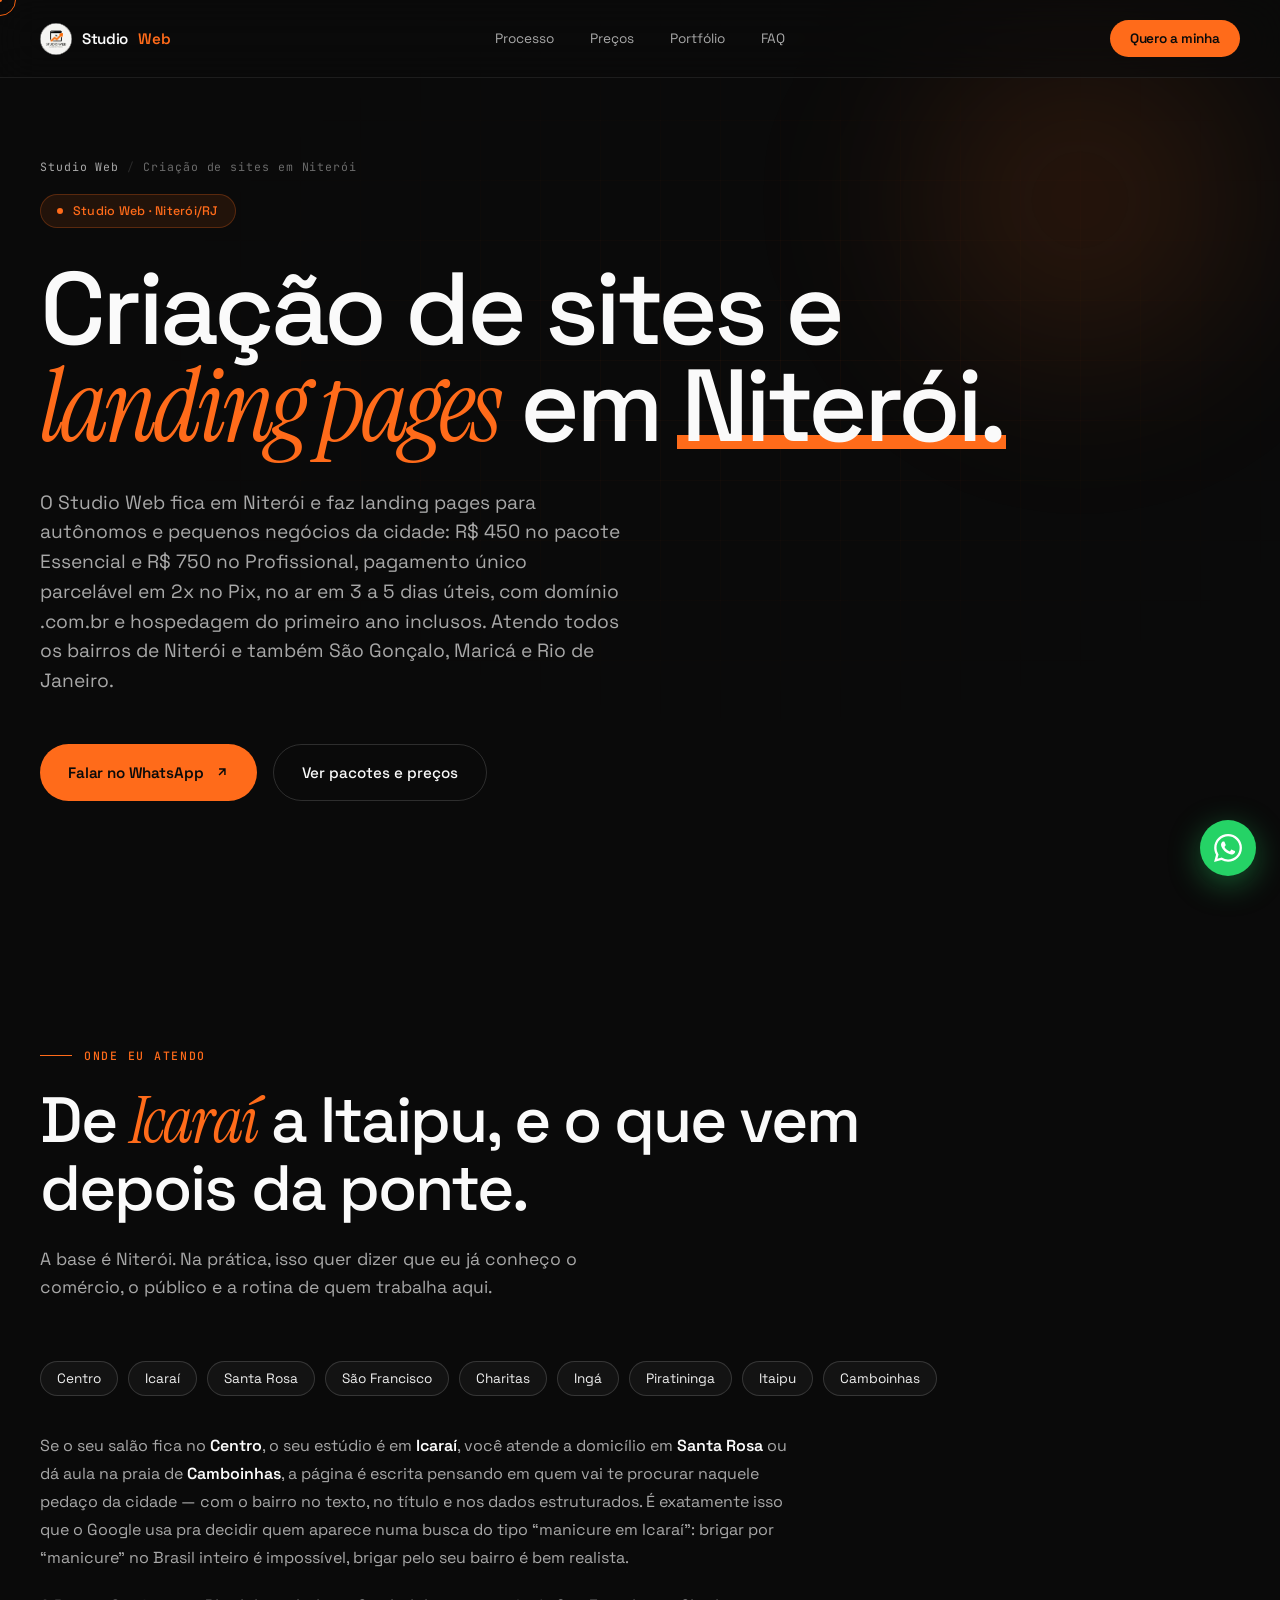
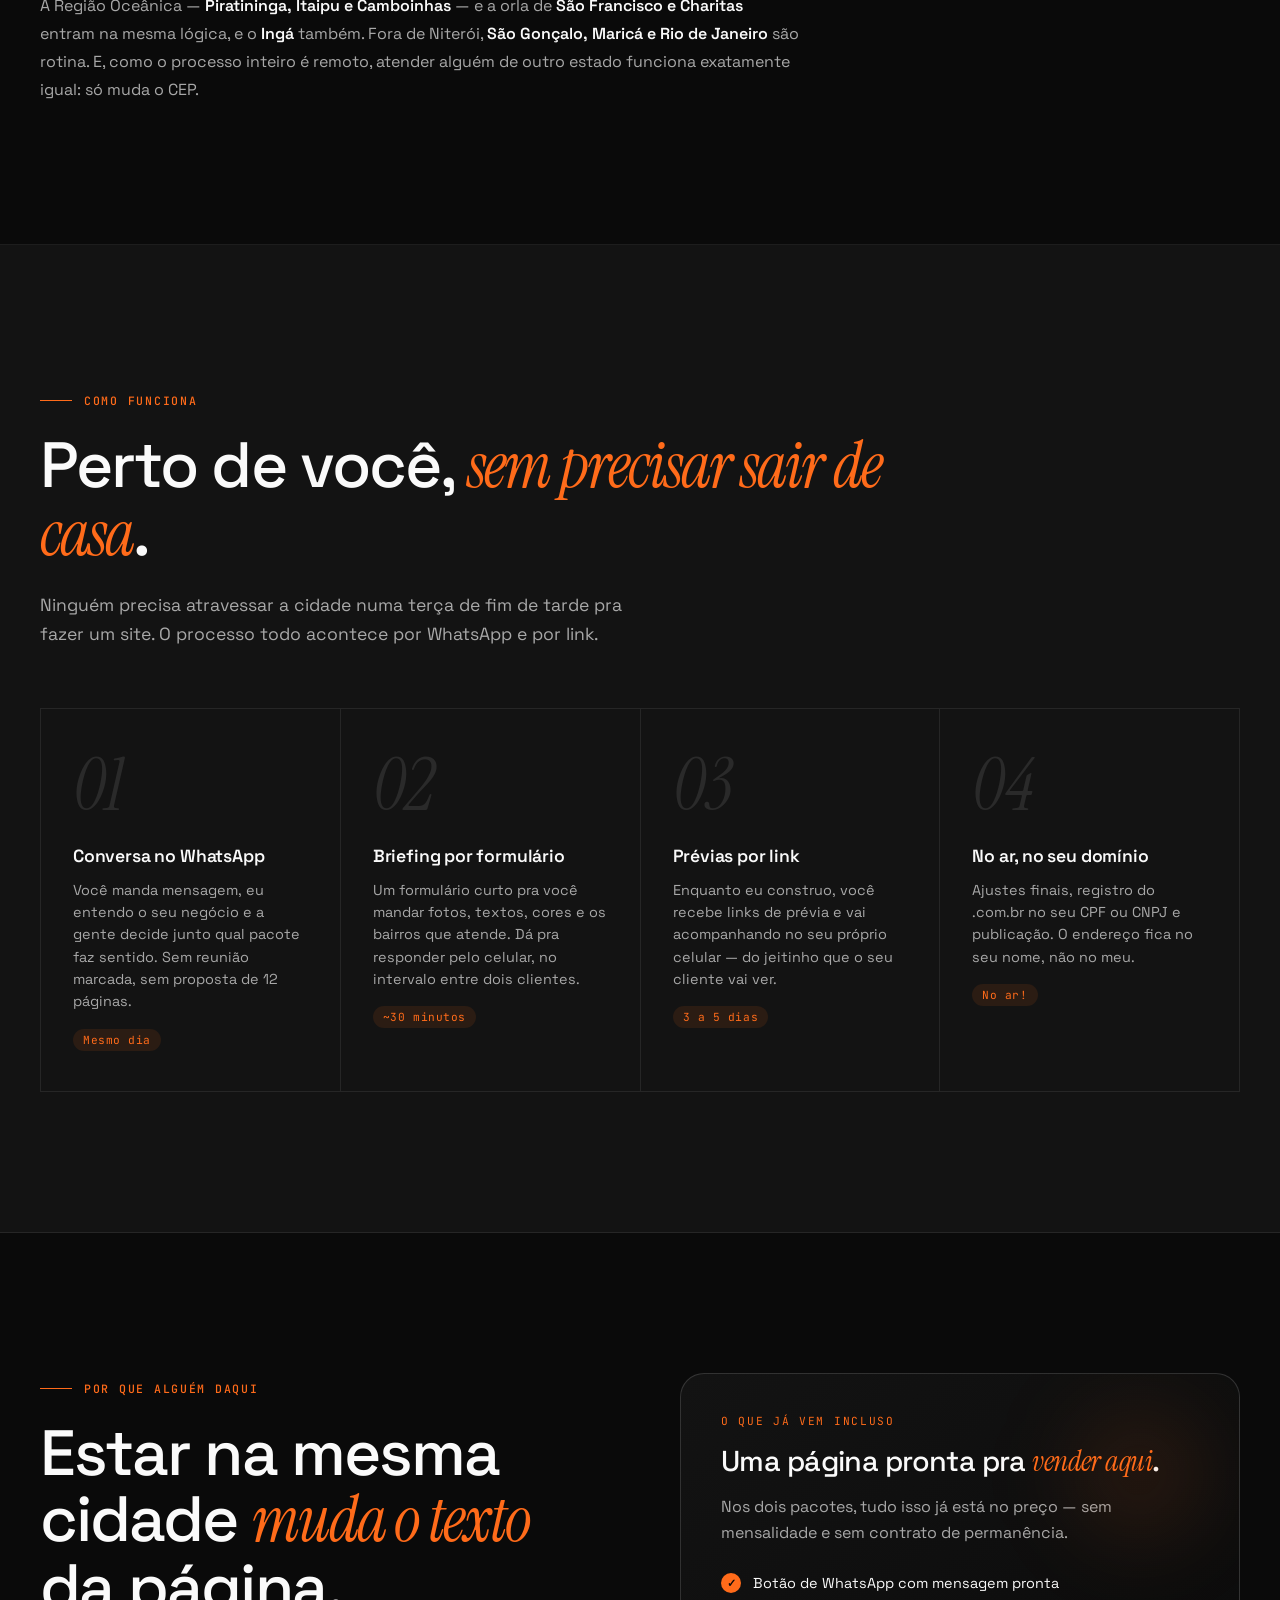
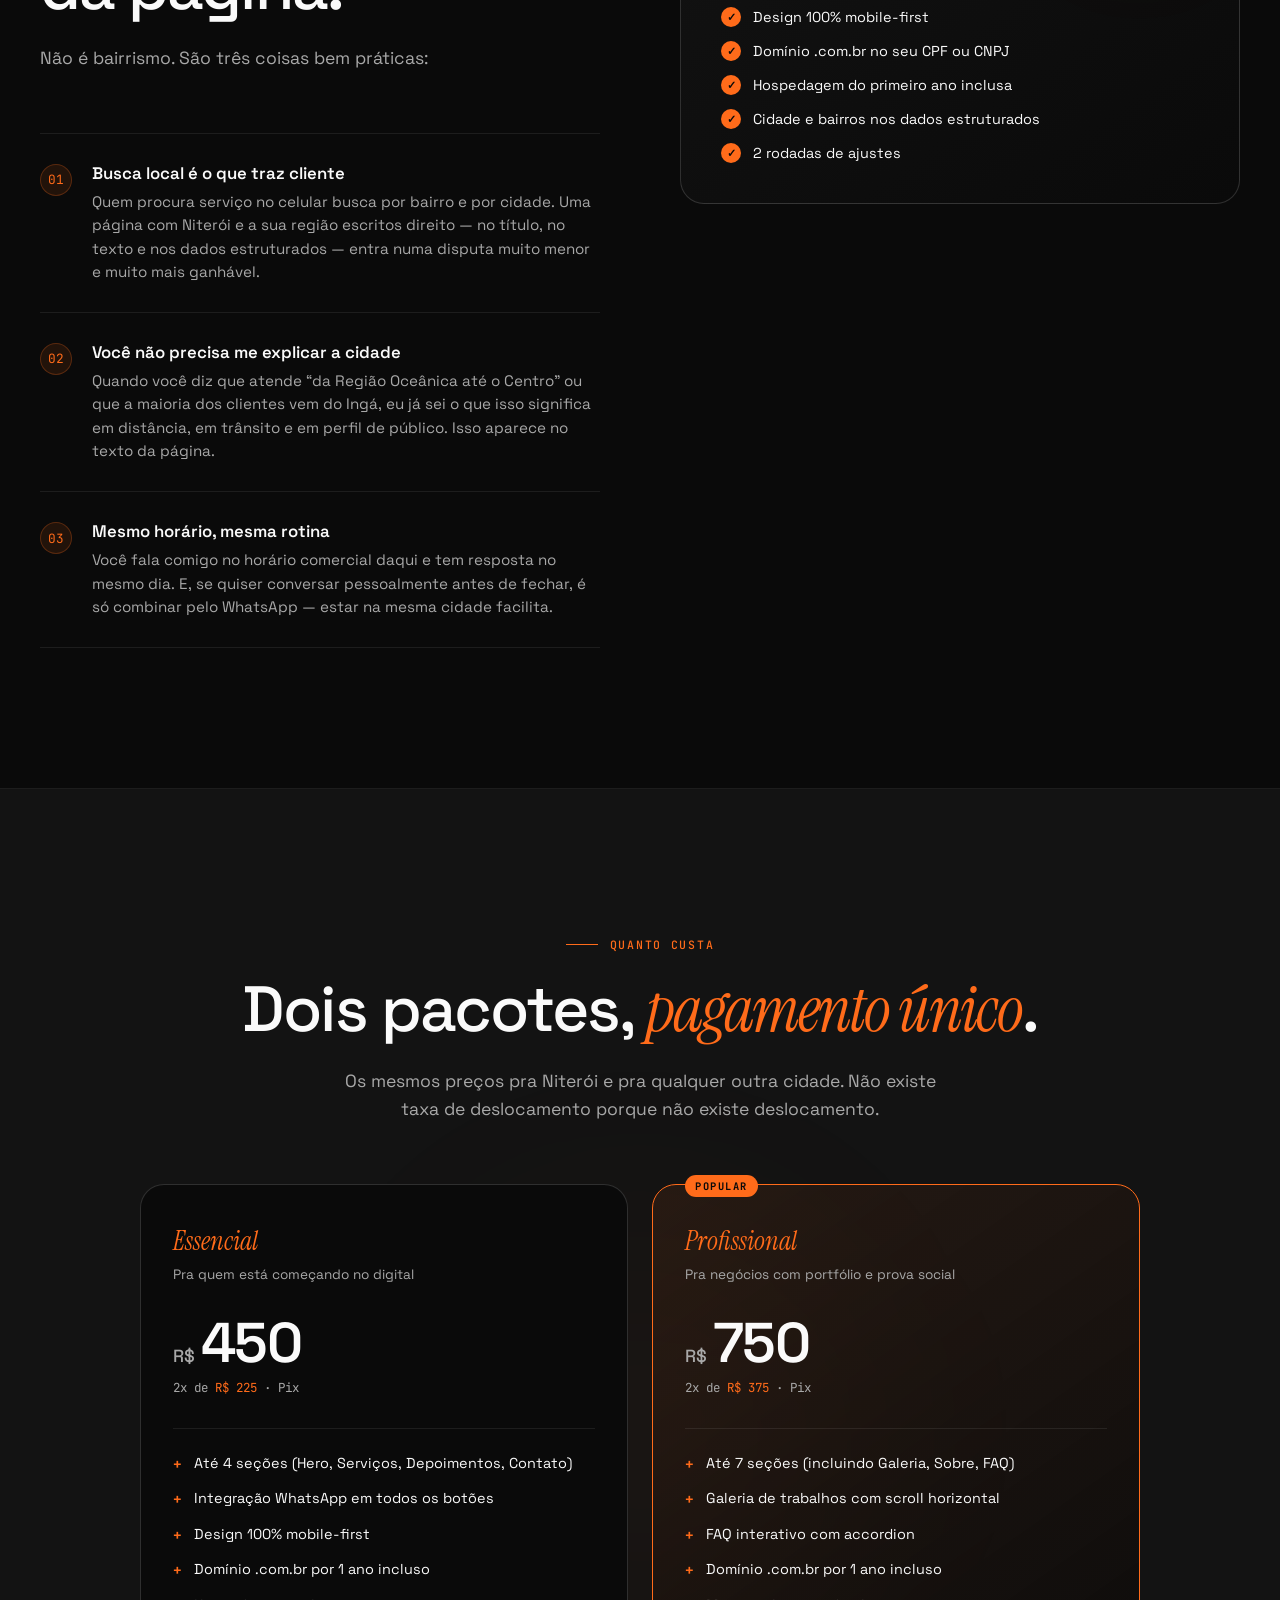
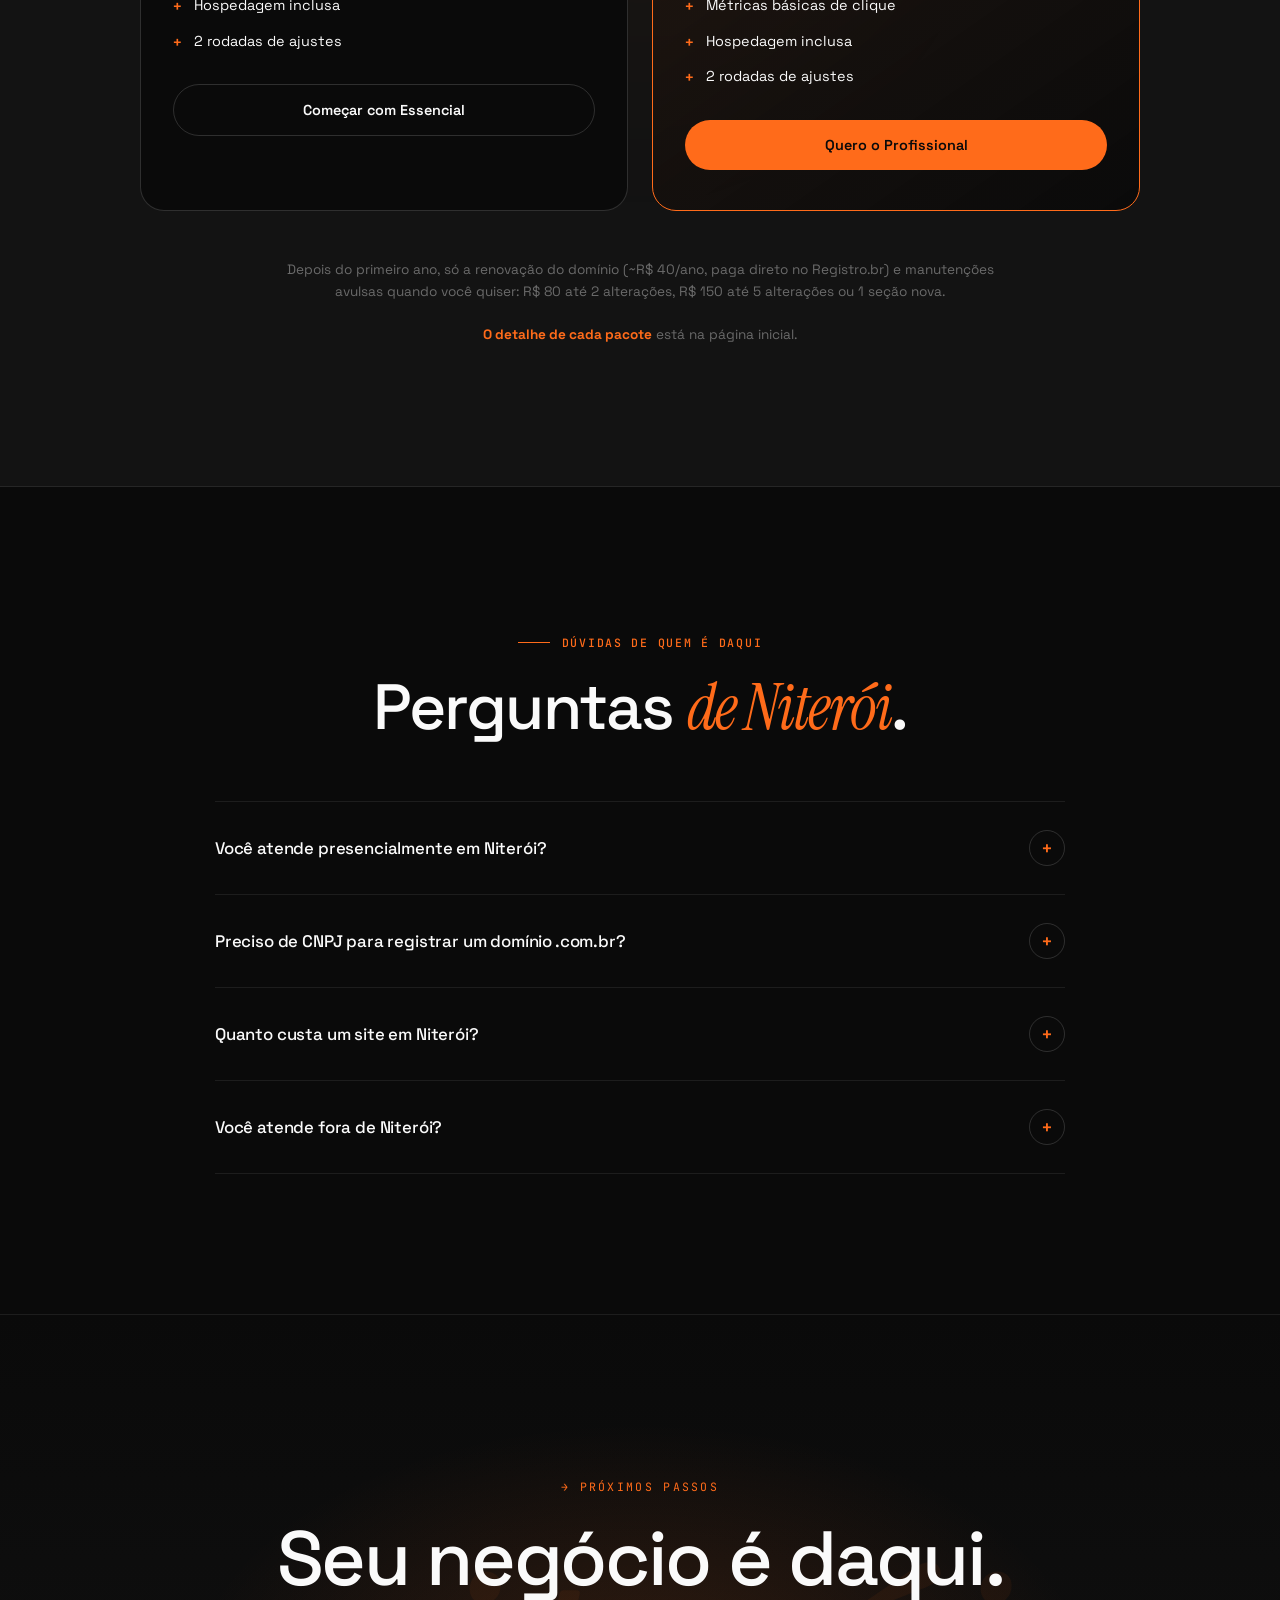
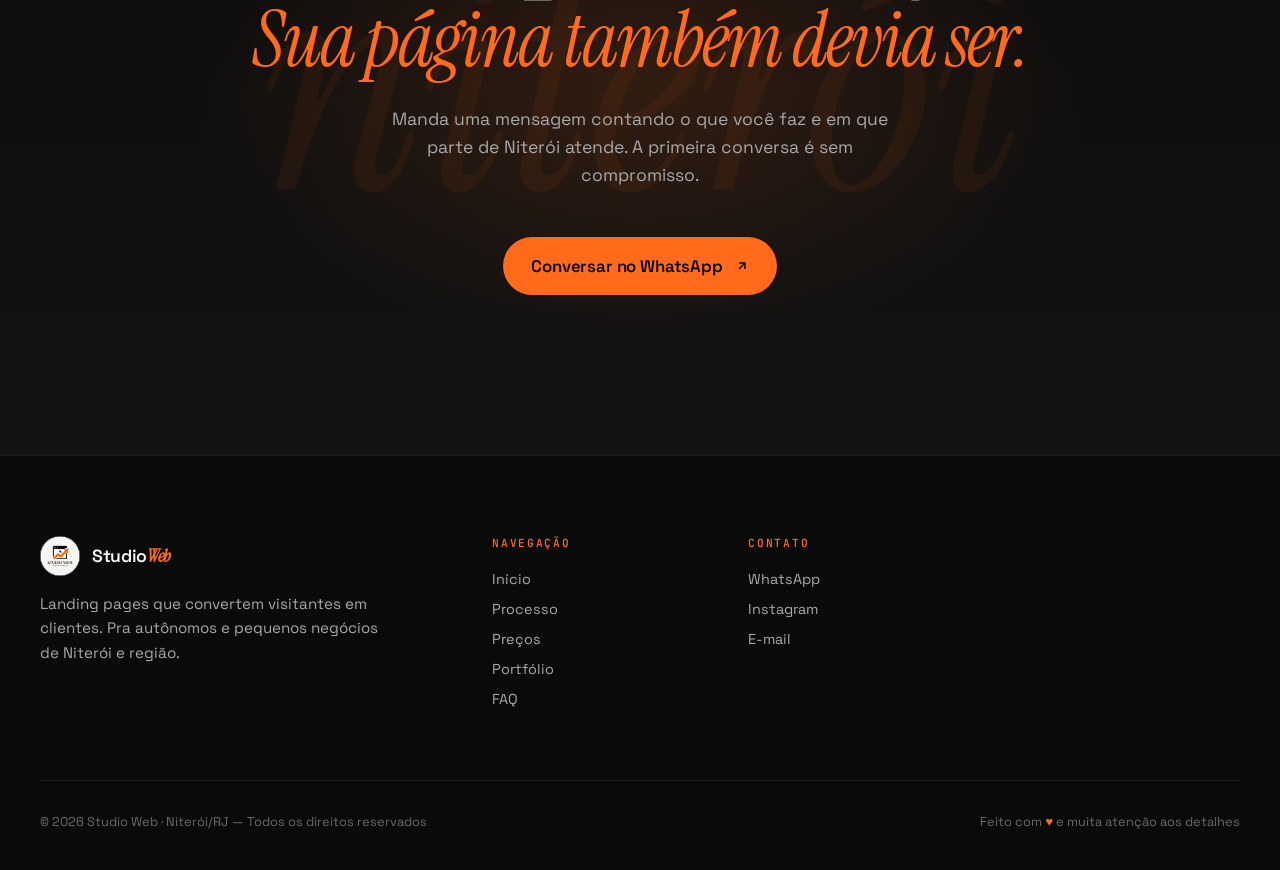
==== criacao-de-site-em-niteroi/index.html @ 254f7444 "Item 4.5: cinco paginas internas, e as amarra ao site O site tinha 1 URL indexavel, o que limita o t" ====
<!DOCTYPE html>
<html lang="pt-BR">
<head>
<meta charset="UTF-8">
<meta name="viewport" content="width=device-width, initial-scale=1.0">

<!-- Marca que o JS está vivo. As animações de entrada (.reveal) e o cursor
     customizado só se aplicam sob html.js, então sem JS a página renderiza
     inteira e visível em vez de ficar em branco. -->
<script>document.documentElement.classList.add('js');</script>

<title>Criação de Sites em Niterói — Studio Web</title>
<meta name="description" content="Criação de sites e landing pages em Niterói/RJ. Atendo Centro, Icaraí, Santa Rosa, São Francisco, Charitas, Ingá, Piratininga, Itaipu e Camboinhas, além de São Gonçalo, Maricá e Rio. A partir de R$ 450, no ar em 3 a 5 dias úteis.">

<link rel="canonical" href="https://www.studiowebniteroi.com.br/criacao-de-site-em-niteroi/">
<meta name="robots" content="index, follow, max-image-preview:large, max-snippet:-1">
<meta name="author" content="Studio Web">
<meta name="theme-color" content="#0a0a0a">
<meta name="geo.region" content="BR-RJ">
<meta name="geo.placename" content="Niterói">

<!-- Open Graph -->
<meta property="og:type" content="article">
<meta property="og:url" content="https://www.studiowebniteroi.com.br/criacao-de-site-em-niteroi/">
<meta property="og:locale" content="pt_BR">
<meta property="og:site_name" content="Studio Web">
<meta property="og:title" content="Criação de sites e landing pages em Niterói — Studio Web">
<meta property="og:description" content="Landing pages para autônomos e pequenos negócios de Niterói. Centro, Icaraí, Santa Rosa, São Francisco, Charitas e região. A partir de R$ 450, no ar em 3 a 5 dias úteis.">
<meta property="og:image" content="https://www.studiowebniteroi.com.br/logo.png">
<meta property="og:image:width" content="1092">
<meta property="og:image:height" content="1092">
<meta property="og:image:alt" content="Studio Web — landing pages para autônomos em Niterói">

<!-- Twitter Card -->
<meta name="twitter:card" content="summary_large_image">
<meta name="twitter:title" content="Criação de sites e landing pages em Niterói — Studio Web">
<meta name="twitter:description" content="Landing pages para autônomos e pequenos negócios de Niterói e região. A partir de R$ 450, no ar em 3 a 5 dias úteis.">
<meta name="twitter:image" content="https://www.studiowebniteroi.com.br/logo.png">

<!-- Favicon -->
<link rel="icon" type="image/png" href="/logo.png">
<link rel="apple-touch-icon" href="/logo.png">

<link rel="preconnect" href="https://fonts.googleapis.com">
<link rel="preconnect" href="https://fonts.gstatic.com" crossorigin>
<link href="https://fonts.googleapis.com/css2?family=Space+Grotesk:wght@400;500;600;700&family=Instrument+Serif:ital@1&family=JetBrains+Mono:wght@400;500;700&display=swap" rel="stylesheet">
<link rel="stylesheet" href="/style.css">

</head>
<body>

<a href="#conteudo" class="skip-link">Pular para o conteúdo</a>

<div class="cursor" aria-hidden="true"></div>
<div class="cursor-dot" aria-hidden="true"></div>

<!-- WhatsApp FAB -->
<a href="https://wa.me/5521991088053?text=Ol%C3%A1!%20Quero%20um%20site%20aqui%20em%20Niter%C3%B3i" target="_blank" rel="noopener" class="wa-fab" aria-label="WhatsApp">
  <svg viewBox="0 0 24 24" xmlns="http://www.w3.org/2000/svg"><path d="M17.472 14.382c-.297-.149-1.758-.867-2.03-.967-.273-.099-.471-.148-.67.15-.197.297-.767.966-.94 1.164-.173.199-.347.223-.644.075-.297-.15-1.255-.463-2.39-1.475-.883-.788-1.48-1.761-1.653-2.059-.173-.297-.018-.458.13-.606.134-.133.298-.347.446-.52.149-.174.198-.298.298-.497.099-.198.05-.371-.025-.52-.075-.149-.669-1.612-.916-2.207-.242-.579-.487-.5-.669-.51-.173-.008-.371-.01-.57-.01-.198 0-.52.074-.792.372-.272.297-1.04 1.016-1.04 2.479 0 1.462 1.065 2.875 1.213 3.074.149.198 2.096 3.2 5.077 4.487.709.306 1.262.489 1.694.625.712.227 1.36.195 1.871.118.571-.085 1.758-.719 2.006-1.413.248-.694.248-1.289.173-1.413-.074-.124-.272-.198-.57-.347m-5.421 7.403h-.004a9.87 9.87 0 01-5.031-1.378l-.361-.214-3.741.982.998-3.648-.235-.374a9.86 9.86 0 01-1.51-5.26c.001-5.45 4.436-9.884 9.888-9.884 2.64 0 5.122 1.03 6.988 2.898a9.825 9.825 0 012.893 6.994c-.003 5.45-4.437 9.884-9.885 9.884m8.413-18.297A11.815 11.815 0 0012.05 0C5.495 0 .16 5.335.157 11.892c0 2.096.547 4.142 1.588 5.945L.057 24l6.305-1.654a11.882 11.882 0 005.683 1.448h.005c6.554 0 11.89-5.335 11.893-11.893a11.821 11.821 0 00-3.48-8.413z"/></svg>
</a>

<!-- NAV -->
<header>
<nav id="nav" aria-label="Navegação principal">
  <a href="/" class="nav-logo">
    <img src="/logo.png" alt="Studio Web" width="32" height="32" decoding="async">
    <span>Studio</span><span>Web</span>
  </a>
  <div class="nav-links">
    <a href="/#processo">Processo</a>
    <a href="/#precos">Preços</a>
    <a href="/#portfolio">Portfólio</a>
    <a href="/#faq">FAQ</a>
  </div>
  <a href="/#precos" class="nav-cta">Quero a minha</a>
  <button class="nav-burger" id="nav-burger" aria-label="Menu">
    <span></span>
    <span></span>
    <span></span>
  </button>
</nav>
</header>

<main id="conteudo">

<!-- HERO -->
<section class="hero hero-doc" aria-labelledby="hero-titulo">
  <div class="hero-grid"></div>
  <div class="hero-glow"></div>

  <nav class="crumbs" aria-label="Trilha de navegação">
    <a href="/">Studio Web</a><span aria-hidden="true">/</span>Criação de sites em Niterói
  </nav>

  <div class="hero-tag">Studio Web · Niterói/RJ</div>

  <h1 class="hero-title" id="hero-titulo">
    Criação de sites e<br>
    <em>landing pages</em> em <span class="accent">Niterói.</span>
  </h1>

  <p class="hero-sub">
    O Studio Web fica em Niterói e faz landing pages para autônomos e pequenos negócios da cidade: R$ 450 no pacote Essencial e R$ 750 no Profissional, pagamento único parcelável em 2x no Pix, no ar em 3 a 5 dias úteis, com domínio .com.br e hospedagem do primeiro ano inclusos. Atendo todos os bairros de Niterói e também São Gonçalo, Maricá e Rio de Janeiro.
  </p>

  <div class="hero-actions">
    <a href="https://wa.me/5521991088053?text=Ol%C3%A1!%20Quero%20um%20site%20aqui%20em%20Niter%C3%B3i" target="_blank" rel="noopener" class="btn-primary">
      Falar no WhatsApp
      <svg width="14" height="14" viewBox="0 0 24 24" fill="none" stroke="currentColor" stroke-width="2.5"><path d="M7 17L17 7M7 7h10v10"/></svg>
    </a>
    <a href="/#precos" class="btn-secondary">Ver pacotes e preços</a>
  </div>
</section>

<!-- ONDE ATENDO -->
<section class="doc-section section-padding" id="bairros" aria-labelledby="bairros-titulo">
  <div class="reveal">
    <div class="section-tag">Onde eu atendo</div>
    <h2 class="section-title" id="bairros-titulo">De <em>Icaraí</em> a Itaipu, e o que vem depois da ponte.</h2>
    <p class="section-sub">A base é Niterói. Na prática, isso quer dizer que eu já conheço o comércio, o público e a rotina de quem trabalha aqui.</p>
  </div>

  <ul class="chip-list reveal">
    <li class="chip">Centro</li>
    <li class="chip">Icaraí</li>
    <li class="chip">Santa Rosa</li>
    <li class="chip">São Francisco</li>
    <li class="chip">Charitas</li>
    <li class="chip">Ingá</li>
    <li class="chip">Piratininga</li>
    <li class="chip">Itaipu</li>
    <li class="chip">Camboinhas</li>
  </ul>

  <div class="prose reveal">
    <p>Se o seu salão fica no <strong>Centro</strong>, o seu estúdio é em <strong>Icaraí</strong>, você atende a domicílio em <strong>Santa Rosa</strong> ou dá aula na praia de <strong>Camboinhas</strong>, a página é escrita pensando em quem vai te procurar naquele pedaço da cidade — com o bairro no texto, no título e nos dados estruturados. É exatamente isso que o Google usa pra decidir quem aparece numa busca do tipo “manicure em Icaraí”: brigar por “manicure” no Brasil inteiro é impossível, brigar pelo seu bairro é bem realista.</p>
    <p>A Região Oceânica — <strong>Piratininga, Itaipu e Camboinhas</strong> — e a orla de <strong>São Francisco e Charitas</strong> entram na mesma lógica, e o <strong>Ingá</strong> também. Fora de Niterói, <strong>São Gonçalo, Maricá e Rio de Janeiro</strong> são rotina. E, como o processo inteiro é remoto, atender alguém de outro estado funciona exatamente igual: só muda o CEP.</p>
  </div>
</section>

<!-- COMO FUNCIONA -->
<section class="doc-section alt section-padding" id="como-funciona" aria-labelledby="como-titulo">
  <div class="reveal">
    <div class="section-tag">Como funciona</div>
    <h2 class="section-title" id="como-titulo">Perto de você, <em>sem precisar sair de casa</em>.</h2>
    <p class="section-sub">Ninguém precisa atravessar a cidade numa terça de fim de tarde pra fazer um site. O processo todo acontece por WhatsApp e por link.</p>
  </div>

  <div class="processo-grid reveal">
    <div class="proc-step">
      <div class="proc-num">01</div>
      <h3 class="proc-title">Conversa no WhatsApp</h3>
      <p class="proc-desc">Você manda mensagem, eu entendo o seu negócio e a gente decide junto qual pacote faz sentido. Sem reunião marcada, sem proposta de 12 páginas.</p>
      <div class="proc-time">Mesmo dia</div>
    </div>
    <div class="proc-step">
      <div class="proc-num">02</div>
      <h3 class="proc-title">Briefing por formulário</h3>
      <p class="proc-desc">Um formulário curto pra você mandar fotos, textos, cores e os bairros que atende. Dá pra responder pelo celular, no intervalo entre dois clientes.</p>
      <div class="proc-time">~30 minutos</div>
    </div>
    <div class="proc-step">
      <div class="proc-num">03</div>
      <h3 class="proc-title">Prévias por link</h3>
      <p class="proc-desc">Enquanto eu construo, você recebe links de prévia e vai acompanhando no seu próprio celular — do jeitinho que o seu cliente vai ver.</p>
      <div class="proc-time">3 a 5 dias</div>
    </div>
    <div class="proc-step">
      <div class="proc-num">04</div>
      <h3 class="proc-title">No ar, no seu domínio</h3>
      <p class="proc-desc">Ajustes finais, registro do .com.br no seu CPF ou CNPJ e publicação. O endereço fica no seu nome, não no meu.</p>
      <div class="proc-time">No ar!</div>
    </div>
  </div>
</section>

<!-- POR QUE ALGUÉM DAQUI -->
<section class="doc-section section-padding" id="por-que-daqui" aria-labelledby="daqui-titulo">
  <div class="problem-grid">
    <div>
      <div class="section-tag reveal">Por que alguém daqui</div>
      <h2 class="section-title reveal" id="daqui-titulo">Estar na mesma cidade <em>muda o texto</em> da página.</h2>
      <p class="section-sub reveal">Não é bairrismo. São três coisas bem práticas:</p>

      <div class="problem-list reveal">
        <div class="problem-item">
          <div class="problem-icon">01</div>
          <div class="problem-text">
            <h3 class="problem-title">Busca local é o que traz cliente</h3>
            <p>Quem procura serviço no celular busca por bairro e por cidade. Uma página com Niterói e a sua região escritos direito — no título, no texto e nos dados estruturados — entra numa disputa muito menor e muito mais ganhável.</p>
          </div>
        </div>
        <div class="problem-item">
          <div class="problem-icon">02</div>
          <div class="problem-text">
            <h3 class="problem-title">Você não precisa me explicar a cidade</h3>
            <p>Quando você diz que atende “da Região Oceânica até o Centro” ou que a maioria dos clientes vem do Ingá, eu já sei o que isso significa em distância, em trânsito e em perfil de público. Isso aparece no texto da página.</p>
          </div>
        </div>
        <div class="problem-item">
          <div class="problem-icon">03</div>
          <div class="problem-text">
            <h3 class="problem-title">Mesmo horário, mesma rotina</h3>
            <p>Você fala comigo no horário comercial daqui e tem resposta no mesmo dia. E, se quiser conversar pessoalmente antes de fechar, é só combinar pelo WhatsApp — estar na mesma cidade facilita.</p>
          </div>
        </div>
      </div>
    </div>

    <div class="solution-card reveal">
      <div class="solution-label">O que já vem incluso</div>
      <h3 class="solution-title">Uma página pronta pra <em>vender aqui</em>.</h3>
      <p class="solution-desc">Nos dois pacotes, tudo isso já está no preço — sem mensalidade e sem contrato de permanência.</p>
      <div class="solution-features">
        <div><span class="check-icon">✓</span> Botão de WhatsApp com mensagem pronta</div>
        <div><span class="check-icon">✓</span> Design 100% mobile-first</div>
        <div><span class="check-icon">✓</span> Domínio .com.br no seu CPF ou CNPJ</div>
        <div><span class="check-icon">✓</span> Hospedagem do primeiro ano inclusa</div>
        <div><span class="check-icon">✓</span> Cidade e bairros nos dados estruturados</div>
        <div><span class="check-icon">✓</span> 2 rodadas de ajustes</div>
      </div>
    </div>
  </div>
</section>

<!-- PREÇOS -->
<section class="pricing section-padding" id="precos-resumo" aria-labelledby="precos-titulo">
  <div class="pricing-header reveal">
    <div class="section-tag" style="justify-content: center;">Quanto custa</div>
    <h2 class="section-title" id="precos-titulo" style="margin: 0 auto 24px;">Dois pacotes, <em>pagamento único</em>.</h2>
  </div>
  <p class="section-sub pricing-sub-center reveal">Os mesmos preços pra Niterói e pra qualquer outra cidade. Não existe taxa de deslocamento porque não existe deslocamento.</p>

  <div class="price-grid">
    <div class="price-card reveal">
      <div class="price-name">Essencial</div>
      <div class="price-tagline">Pra quem está começando no digital</div>

      <div class="price-amount">
        <span class="price-currency">R$</span>
        <span class="price-value">450</span>
      </div>
      <div class="price-pix">2x de <span>R$ 225</span> · Pix</div>

      <div class="price-features">
        <div class="price-feature">Até 4 seções (Hero, Serviços, Depoimentos, Contato)</div>
        <div class="price-feature">Integração WhatsApp em todos os botões</div>
        <div class="price-feature">Design 100% mobile-first</div>
        <div class="price-feature">Domínio .com.br por 1 ano incluso</div>
        <div class="price-feature">Hospedagem inclusa</div>
        <div class="price-feature">2 rodadas de ajustes</div>
      </div>

      <a href="https://wa.me/5521991088053?text=Ol%C3%A1!%20Quero%20o%20Pacote%20Essencial!" target="_blank" rel="noopener" class="price-cta outline">Começar com Essencial</a>
    </div>

    <div class="price-card featured reveal">
      <div class="price-name">Profissional</div>
      <div class="price-tagline">Pra negócios com portfólio e prova social</div>

      <div class="price-amount">
        <span class="price-currency">R$</span>
        <span class="price-value">750</span>
      </div>
      <div class="price-pix">2x de <span>R$ 375</span> · Pix</div>

      <div class="price-features">
        <div class="price-feature">Até 7 seções (incluindo Galeria, Sobre, FAQ)</div>
        <div class="price-feature">Galeria de trabalhos com scroll horizontal</div>
        <div class="price-feature">FAQ interativo com accordion</div>
        <div class="price-feature">Domínio .com.br por 1 ano incluso</div>
        <div class="price-feature">Métricas básicas de clique</div>
        <div class="price-feature">Hospedagem inclusa</div>
        <div class="price-feature">2 rodadas de ajustes</div>
      </div>

      <a href="https://wa.me/5521991088053?text=Ol%C3%A1!%20Quero%20o%20Pacote%20Profissional!" target="_blank" rel="noopener" class="price-cta primary">Quero o Profissional</a>
    </div>
  </div>

  <p class="pricing-note reveal">
    Depois do primeiro ano, só a renovação do domínio (~R$ 40/ano, paga direto no Registro.br) e manutenções avulsas quando você quiser: R$ 80 até 2 alterações, R$ 150 até 5 alterações ou 1 seção nova.
    <br><br>
    <strong>O detalhe de cada pacote</strong> está na <a href="/#precos">página inicial</a>.
  </p>
</section>

<!-- FAQ -->
<section class="faq section-padding" id="faq" aria-labelledby="faq-titulo">
  <div style="text-align: center;" class="reveal">
    <div class="section-tag" style="justify-content: center;">Dúvidas de quem é daqui</div>
    <h2 class="section-title" id="faq-titulo" style="margin: 0 auto;">Perguntas <em>de Niterói</em>.</h2>
  </div>

  <div class="faq-list">
    <div class="faq-item">
      <button class="faq-q" id="faq-q-loc-1" type="button" aria-expanded="false" aria-controls="faq-a-loc-1">
        Você atende presencialmente em Niterói?
        <span class="faq-icon" aria-hidden="true">+</span>
      </button>
      <div class="faq-a" id="faq-a-loc-1" role="region" aria-labelledby="faq-q-loc-1">
        <div class="faq-a-inner">O padrão é remoto, e é de propósito: briefing por formulário, acompanhamento por WhatsApp e prévias por link fazem a página sair em 3 a 5 dias úteis, sem ninguém precisar atravessar a cidade. Mas o Studio Web é de Niterói — se você preferir conversar pessoalmente antes de fechar, é só combinar pelo WhatsApp.</div>
      </div>
    </div>

    <div class="faq-item">
      <button class="faq-q" id="faq-q-loc-2" type="button" aria-expanded="false" aria-controls="faq-a-loc-2">
        Preciso de CNPJ para registrar um domínio .com.br?
        <span class="faq-icon" aria-hidden="true">+</span>
      </button>
      <div class="faq-a" id="faq-a-loc-2" role="region" aria-labelledby="faq-q-loc-2">
        <div class="faq-a-inner">Não. O Registro.br aceita CPF, então autônomo sem empresa aberta registra normalmente — basta ser maior de 18 anos e ter CPF ativo. Se você tiver CNPJ e preferir usar, também dá. O domínio fica sempre no seu nome, e a configuração técnica é comigo.</div>
      </div>
    </div>

    <div class="faq-item">
      <button class="faq-q" id="faq-q-loc-3" type="button" aria-expanded="false" aria-controls="faq-a-loc-3">
        Quanto custa um site em Niterói?
        <span class="faq-icon" aria-hidden="true">+</span>
      </button>
      <div class="faq-a" id="faq-a-loc-3" role="region" aria-labelledby="faq-q-loc-3">
        <div class="faq-a-inner">Aqui no Studio Web são R$ 450 no pacote Essencial e R$ 750 no Profissional, pagamento único parcelável em 2x no Pix, com domínio .com.br e hospedagem do primeiro ano inclusos. No mercado a faixa é ampla: agência costuma começar na casa dos R$ 2.000 e ainda embutir mensalidade, e construtor tipo Wix sai barato no primeiro mês mas vira assinatura pra sempre. Estar em Niterói não muda o preço — não existe taxa de deslocamento.</div>
      </div>
    </div>

    <div class="faq-item">
      <button class="faq-q" id="faq-q-loc-4" type="button" aria-expanded="false" aria-controls="faq-a-loc-4">
        Você atende fora de Niterói?
        <span class="faq-icon" aria-hidden="true">+</span>
      </button>
      <div class="faq-a" id="faq-a-loc-4" role="region" aria-labelledby="faq-q-loc-4">
        <div class="faq-a-inner">Atendo. São Gonçalo, Maricá e Rio de Janeiro são rotina, e fora do estado também rola sem problema. Como o processo é todo remoto — formulário, WhatsApp e prévias por link —, atender quem está do outro lado da ponte funciona igual a atender quem está no Ingá.</div>
      </div>
    </div>
  </div>
</section>

<!-- CTA FINAL -->
<section class="cta-final" aria-labelledby="cta-titulo">
  <div class="cta-bg-text">niterói</div>
  <div class="cta-final-content">
    <div class="cta-final-tag reveal">→ Próximos passos</div>
    <h2 class="cta-final-title reveal" id="cta-titulo">
      Seu negócio é daqui.<br>
      <em>Sua página também devia ser.</em>
    </h2>
    <p class="cta-final-sub reveal">Manda uma mensagem contando o que você faz e em que parte de Niterói atende. A primeira conversa é sem compromisso.</p>
    <a href="https://wa.me/5521991088053?text=Ol%C3%A1!%20Sou%20de%20Niter%C3%B3i%20e%20quero%20uma%20landing%20page" target="_blank" rel="noopener" class="btn-primary reveal" style="font-size: 1.05rem;">
      Conversar no WhatsApp
      <svg width="14" height="14" viewBox="0 0 24 24" fill="none" stroke="currentColor" stroke-width="2.5"><path d="M7 17L17 7M7 7h10v10"/></svg>
    </a>
  </div>
</section>

</main>

<!-- FOOTER -->
<footer>
  <div class="footer-grid">
    <div>
      <div class="footer-brand">
        <img src="/logo.png" alt="" width="40" height="40" loading="lazy" decoding="async">
        <span>Studio<em>Web</em></span>
      </div>
      <p class="footer-tagline">Landing pages que convertem visitantes em clientes. Pra autônomos e pequenos negócios de Niterói e região.</p>
    </div>

    <div class="footer-col">
      <h4>Navegação</h4>
      <a href="/">Início</a>
      <a href="/#processo">Processo</a>
      <a href="/#precos">Preços</a>
      <a href="/#portfolio">Portfólio</a>
      <a href="/#faq">FAQ</a>
    </div>

    <div class="footer-col">
      <h4>Contato</h4>
      <a href="https://wa.me/5521991088053" target="_blank" rel="noopener">WhatsApp</a>
      <a href="https://www.instagram.com/studiowebnit/" target="_blank" rel="noopener">Instagram</a>
      <a href="mailto:studiowebniteroi@gmail.com">E-mail</a>
    </div>
  </div>

  <div class="footer-bottom">
    <div>© <span id="ano">2026</span> Studio Web · Niterói/RJ — Todos os direitos reservados</div>
    <div>Feito com <span style="color: var(--orange)">♥</span> e muita atenção aos detalhes</div>
  </div>
</footer>

<!-- Dados estruturados. O negócio não é redeclarado aqui: os nós apontam pro
     @id ".../#business" da home, senão viram duas entidades concorrentes.
     O texto das perguntas precisa bater com a seção #faq acima. -->
<script type="application/ld+json">
{
  "@context": "https://schema.org",
  "@graph": [
    {
      "@type": "WebPage",
      "@id": "https://www.studiowebniteroi.com.br/criacao-de-site-em-niteroi/#webpage",
      "url": "https://www.studiowebniteroi.com.br/criacao-de-site-em-niteroi/",
      "name": "Criação de sites e landing pages em Niterói",
      "description": "Criação de sites e landing pages em Niterói/RJ para autônomos e pequenos negócios. A partir de R$ 450, no ar em 3 a 5 dias úteis, com domínio .com.br e hospedagem do primeiro ano inclusos.",
      "inLanguage": "pt-BR",
      "isPartOf": {
        "@id": "https://www.studiowebniteroi.com.br/#website"
      },
      "about": {
        "@id": "https://www.studiowebniteroi.com.br/#business"
      },
      "publisher": {
        "@id": "https://www.studiowebniteroi.com.br/#business"
      },
      "primaryImageOfPage": "https://www.studiowebniteroi.com.br/logo.png"
    },
    {
      "@type": "Service",
      "@id": "https://www.studiowebniteroi.com.br/criacao-de-site-em-niteroi/#servico",
      "name": "Criação de sites e landing pages em Niterói",
      "serviceType": "Criação de landing page",
      "description": "Landing page de página única para autônomos e pequenos negócios de Niterói e região. Pagamento único, sem mensalidade, com domínio .com.br e hospedagem do primeiro ano inclusos.",
      "provider": {
        "@id": "https://www.studiowebniteroi.com.br/#business"
      },
      "areaServed": [
        { "@type": "City", "name": "Niterói" },
        { "@type": "City", "name": "São Gonçalo" },
        { "@type": "City", "name": "Maricá" },
        { "@type": "City", "name": "Rio de Janeiro" }
      ],
      "offers": [
        {
          "@type": "Offer",
          "name": "Essencial",
          "price": "450",
          "priceCurrency": "BRL",
          "availability": "https://schema.org/InStock"
        },
        {
          "@type": "Offer",
          "name": "Profissional",
          "price": "750",
          "priceCurrency": "BRL",
          "availability": "https://schema.org/InStock"
        }
      ]
    },
    {
      "@type": "BreadcrumbList",
      "@id": "https://www.studiowebniteroi.com.br/criacao-de-site-em-niteroi/#breadcrumb",
      "itemListElement": [
        {
          "@type": "ListItem",
          "position": 1,
          "name": "Studio Web",
          "item": "https://www.studiowebniteroi.com.br/"
        },
        {
          "@type": "ListItem",
          "position": 2,
          "name": "Criação de sites em Niterói",
          "item": "https://www.studiowebniteroi.com.br/criacao-de-site-em-niteroi/"
        }
      ]
    },
    {
      "@type": "FAQPage",
      "@id": "https://www.studiowebniteroi.com.br/criacao-de-site-em-niteroi/#faq",
      "mainEntity": [
        {
          "@type": "Question",
          "name": "Você atende presencialmente em Niterói?",
          "acceptedAnswer": {
            "@type": "Answer",
            "text": "O padrão é remoto, e é de propósito: briefing por formulário, acompanhamento por WhatsApp e prévias por link fazem a página sair em 3 a 5 dias úteis, sem ninguém precisar atravessar a cidade. Mas o Studio Web é de Niterói — se você preferir conversar pessoalmente antes de fechar, é só combinar pelo WhatsApp."
          }
        },
        {
          "@type": "Question",
          "name": "Preciso de CNPJ para registrar um domínio .com.br?",
          "acceptedAnswer": {
            "@type": "Answer",
            "text": "Não. O Registro.br aceita CPF, então autônomo sem empresa aberta registra normalmente — basta ser maior de 18 anos e ter CPF ativo. Se você tiver CNPJ e preferir usar, também dá. O domínio fica sempre no seu nome, e a configuração técnica é comigo."
          }
        },
        {
          "@type": "Question",
          "name": "Quanto custa um site em Niterói?",
          "acceptedAnswer": {
            "@type": "Answer",
            "text": "Aqui no Studio Web são R$ 450 no pacote Essencial e R$ 750 no Profissional, pagamento único parcelável em 2x no Pix, com domínio .com.br e hospedagem do primeiro ano inclusos. No mercado a faixa é ampla: agência costuma começar na casa dos R$ 2.000 e ainda embutir mensalidade, e construtor tipo Wix sai barato no primeiro mês mas vira assinatura pra sempre. Estar em Niterói não muda o preço — não existe taxa de deslocamento."
          }
        },
        {
          "@type": "Question",
          "name": "Você atende fora de Niterói?",
          "acceptedAnswer": {
            "@type": "Answer",
            "text": "Atendo. São Gonçalo, Maricá e Rio de Janeiro são rotina, e fora do estado também rola sem problema. Como o processo é todo remoto — formulário, WhatsApp e prévias por link —, atender quem está do outro lado da ponte funciona igual a atender quem está no Ingá."
          }
        }
      ]
    }
  ]
}
</script>

<script src="/script.js"></script>
</body>
</html>
---- style.css ----
*, *::before, *::after { margin: 0; padding: 0; box-sizing: border-box; }

:root {
  --black: #0a0a0a;
  --black-2: #131313;
  --black-3: #1a1a1a;
  --orange: #FF6B1A;
  --orange-bright: #FF8033;
  --orange-deep: #E85D14;
  --white: #fafafa;
  --gray-100: #f0f0f0;
  --gray-300: #a8a8a8;
  --gray-500: #6a6a6a;
  --gray-700: #2a2a2a;
  --line: rgba(255,255,255,0.08);
  --line-strong: rgba(255,255,255,0.15);
}

html { scroll-behavior: smooth; }

body {
  font-family: 'Space Grotesk', sans-serif;
  background: var(--black);
  color: var(--white);
  overflow-x: hidden;
  -webkit-font-smoothing: antialiased;
}

a { color: inherit; text-decoration: none; }

/* O cursor customizado só existe quando o JS está vivo pra posicioná-lo e o
   ponteiro é fino — a mesma condição que o script.js checa. Fora disso vale o
   ponteiro nativo e as duas divs não aparecem (sem JS elas ficariam paradas
   no canto superior esquerdo, e sem cursor:none o usuário ficaria sem
   ponteiro nenhum). */
.cursor, .cursor-dot { display: none; }

@media (hover: hover) and (pointer: fine) {
  html.js body,
  html.js a,
  html.js button { cursor: none; }

  html.js .cursor,
  html.js .cursor-dot { display: block; }
}

/* ── SKIP LINK ── */
.skip-link {
  /* fixed, não absolute: com absolute ele fica preso ao topo do documento e
     sai da tela se o usuário voltar nele por Shift+Tab já tendo rolado. */
  position: fixed;
  top: 0; left: 50%;
  transform: translate(-50%, -120%);
  z-index: 300;
  background: var(--orange);
  color: var(--black);
  font-size: 0.85rem;
  font-weight: 600;
  padding: 12px 22px;
  border-radius: 0 0 10px 10px;
  transition: transform 0.2s ease;
}
.skip-link:focus { transform: translate(-50%, 0); }

/* ── CUSTOM CURSOR ── */
.cursor {
  position: fixed;
  width: 32px; height: 32px;
  border: 1px solid var(--orange);
  border-radius: 50%;
  pointer-events: none;
  z-index: 9999;
  transform: translate(-50%, -50%);
  transition: width 0.25s, height 0.25s, background 0.25s, border-color 0.25s;
  mix-blend-mode: difference;
}
.cursor-dot {
  position: fixed;
  width: 4px; height: 4px;
  background: var(--orange);
  border-radius: 50%;
  pointer-events: none;
  z-index: 9999;
  transform: translate(-50%, -50%);
}
.cursor.hover {
  width: 56px; height: 56px;
  background: var(--orange);
  border-color: var(--orange);
}

/* ── NAV ── */
/* Escopado por id de propósito. Como seletor de elemento, isto pegava
   QUALQUER <nav> da página (breadcrumb, menu de rodapé) e transformava em
   barra fixa no topo. Páginas novas com mais de um <nav> dependem disso. */
#nav {
  position: fixed;
  top: 0; left: 0; right: 0;
  z-index: 100;
  padding: 20px 40px;
  display: flex;
  justify-content: space-between;
  align-items: center;
  background: rgba(10,10,10,0.6);
  backdrop-filter: blur(20px);
  -webkit-backdrop-filter: blur(20px);
  border-bottom: 1px solid var(--line);
  transition: padding 0.3s;
}
#nav.scrolled { padding: 14px 40px; }

.nav-logo {
  display: flex;
  align-items: center;
  gap: 10px;
  font-weight: 600;
  letter-spacing: -0.02em;
  font-size: 0.95rem;
}
.nav-logo img { width: 32px; height: 32px; border-radius: 50%; }
.nav-logo span:last-child { color: var(--orange); }

.nav-links {
  display: flex;
  gap: 36px;
  align-items: center;
}
.nav-links a {
  font-size: 0.85rem;
  font-weight: 400;
  color: var(--gray-300);
  transition: color 0.2s;
  position: relative;
}
.nav-links a:hover { color: var(--white); }
.nav-links a::after {
  content: '';
  position: absolute;
  bottom: -4px; left: 0; right: 0;
  height: 1px;
  background: var(--orange);
  transform: scaleX(0);
  transform-origin: left;
  transition: transform 0.3s ease;
}
.nav-links a:hover::after { transform: scaleX(1); }

.nav-cta {
  background: var(--orange);
  color: var(--black);
  padding: 10px 20px;
  border-radius: 100px;
  font-weight: 600;
  font-size: 0.85rem;
  letter-spacing: -0.01em;
  transition: transform 0.2s, background 0.2s;
}
.nav-cta:hover { background: var(--orange-bright); transform: translateY(-1px); }

/* ── HAMBURGER ── */
.nav-burger {
  display: none;
  flex-direction: column;
  gap: 5px;
  background: none;
  border: none;
  padding: 6px;
  z-index: 200;
  position: relative;
}
.nav-burger span {
  display: block;
  width: 22px;
  height: 2px;
  background: var(--white);
  border-radius: 2px;
  transition: all 0.3s ease;
  transform-origin: center;
}
.nav-burger.open span:nth-child(1) { transform: translateY(7px) rotate(45deg); }
.nav-burger.open span:nth-child(2) { opacity: 0; transform: scaleX(0); }
.nav-burger.open span:nth-child(3) { transform: translateY(-7px) rotate(-45deg); }

@media (max-width: 800px) {
  #nav { padding: 16px 20px; }
  #nav.scrolled { padding: 12px 20px; }

  .nav-burger { display: flex; }

  .nav-links {
    position: fixed;
    inset: 0;
    background: var(--black);
    flex-direction: column;
    justify-content: center;
    align-items: center;
    gap: 40px;
    z-index: 150;
    opacity: 0;
    pointer-events: none;
    transition: opacity 0.3s ease;
  }
  .nav-links.open {
    opacity: 1;
    pointer-events: all;
  }
  .nav-links a {
    font-size: 1.8rem;
    font-weight: 500;
    color: var(--white);
  }
  .nav-links a::after { display: none; }
  .nav-cta { display: none; }
}

/* ── HERO ── */
.hero {
  min-height: 100vh;
  position: relative;
  display: flex;
  flex-direction: column;
  justify-content: center;
  padding: 120px 40px 60px;
  overflow: hidden;
}

.hero-grid {
  position: absolute;
  inset: 0;
  background-image:
    linear-gradient(rgba(255,107,26,0.04) 1px, transparent 1px),
    linear-gradient(90deg, rgba(255,107,26,0.04) 1px, transparent 1px);
  background-size: 60px 60px;
  mask-image: radial-gradient(ellipse 70% 60% at 60% 40%, black 0%, transparent 70%);
  -webkit-mask-image: radial-gradient(ellipse 70% 60% at 60% 40%, black 0%, transparent 70%);
}

.hero-glow {
  position: absolute;
  width: 600px; height: 600px;
  border-radius: 50%;
  background: radial-gradient(circle, rgba(255,107,26,0.15) 0%, transparent 60%);
  top: -100px; right: -100px;
  filter: blur(60px);
  pointer-events: none;
}
.hero-glow-2 {
  position: absolute;
  width: 400px; height: 400px;
  border-radius: 50%;
  background: radial-gradient(circle, rgba(255,107,26,0.08) 0%, transparent 70%);
  bottom: -100px; left: -50px;
  filter: blur(80px);
  pointer-events: none;
}

.hero-tag {
  display: inline-flex;
  align-items: center;
  gap: 10px;
  background: rgba(255,107,26,0.1);
  border: 1px solid rgba(255,107,26,0.25);
  padding: 8px 16px;
  border-radius: 100px;
  font-size: 0.78rem;
  font-weight: 500;
  color: var(--orange);
  letter-spacing: 0.02em;
  margin-bottom: 32px;
  width: fit-content;
  position: relative;
  z-index: 2;
  opacity: 0;
  animation: fadeUp 0.7s ease 0.2s forwards;
}
.hero-tag::before {
  content: '';
  width: 6px; height: 6px;
  background: var(--orange);
  border-radius: 50%;
  animation: pulse-tag 2s ease-in-out infinite;
}
@keyframes pulse-tag {
  0%, 100% { opacity: 1; transform: scale(1); }
  50% { opacity: 0.4; transform: scale(0.7); }
}

.hero-title {
  font-size: clamp(3rem, 8vw, 6.5rem);
  font-weight: 500;
  line-height: 0.95;
  letter-spacing: -0.04em;
  margin-bottom: 32px;
  position: relative;
  z-index: 2;
  max-width: 1100px;
}
.hero-title .word { display: inline-block; }
html.js .hero-title .word {
  opacity: 0;
  transform: translateY(40px);
  animation: fadeUp 0.8s cubic-bezier(0.16, 1, 0.3, 1) forwards;
}
.hero-title em {
  font-family: 'Instrument Serif', serif;
  font-style: italic;
  font-weight: 400;
  color: var(--orange);
  position: relative;
}
.hero-title .accent {
  position: relative;
  display: inline-block;
}
.hero-title .accent::after {
  content: '';
  position: absolute;
  left: -4px; right: -4px;
  bottom: 6px;
  height: 14px;
  background: var(--orange);
  z-index: -1;
  transform: scaleX(0);
  transform-origin: left;
  animation: highlight 0.8s ease 1.4s forwards;
}
@keyframes highlight {
  to { transform: scaleX(1); }
}

.hero-sub {
  font-size: clamp(1.05rem, 1.5vw, 1.25rem);
  color: var(--gray-300);
  max-width: 580px;
  line-height: 1.55;
  font-weight: 400;
  margin-bottom: 48px;
  position: relative;
  z-index: 2;
  opacity: 0;
  animation: fadeUp 0.8s ease 1s forwards;
}

.hero-actions {
  display: flex;
  gap: 16px;
  flex-wrap: wrap;
  position: relative;
  z-index: 2;
  opacity: 0;
  animation: fadeUp 0.8s ease 1.2s forwards;
}

.btn-primary {
  display: inline-flex;
  align-items: center;
  gap: 12px;
  background: var(--orange);
  color: var(--black);
  padding: 18px 28px;
  border-radius: 100px;
  font-weight: 600;
  font-size: 0.95rem;
  letter-spacing: -0.01em;
  transition: transform 0.2s, background 0.2s, box-shadow 0.3s;
  position: relative;
}
.btn-primary:hover {
  background: var(--orange-bright);
  transform: translateY(-2px);
  box-shadow: 0 12px 40px rgba(255,107,26,0.3);
}
.btn-primary svg { transition: transform 0.3s; }
.btn-primary:hover svg { transform: translate(3px, -3px); }

.btn-secondary {
  display: inline-flex;
  align-items: center;
  gap: 10px;
  background: transparent;
  color: var(--white);
  padding: 18px 28px;
  border-radius: 100px;
  font-weight: 500;
  font-size: 0.95rem;
  border: 1px solid var(--line-strong);
  transition: border-color 0.2s, background 0.2s;
}
.btn-secondary:hover { border-color: var(--orange); background: rgba(255,107,26,0.05); }

.hero-stats {
  display: flex;
  gap: 60px;
  margin-top: 80px;
  padding-top: 32px;
  border-top: 1px solid var(--line);
  position: relative;
  z-index: 2;
  flex-wrap: wrap;
  opacity: 0;
  animation: fadeUp 1s ease 1.4s forwards;
}
.stat-num {
  font-family: 'Instrument Serif', serif;
  font-style: italic;
  font-size: 2.6rem;
  color: var(--orange);
  line-height: 1;
  font-weight: 400;
}
.stat-label {
  font-size: 0.78rem;
  color: var(--gray-500);
  font-family: 'JetBrains Mono', monospace;
  letter-spacing: 0.05em;
  text-transform: uppercase;
  margin-top: 6px;
}

/* ── PÁGINAS DE CONTEÚDO ── */
/* Componentes das páginas internas (/landing-page-para-*/,
   /criacao-de-site-em-niteroi/, /quanto-custa-uma-landing-page/). Ficam num
   bloco próprio, e não junto de uma seção, porque são transversais a elas. */

/* O hero da home ocupa 100vh porque é a primeira dobra de uma landing. Numa
   página de conteúdo isso só empurra o texto pra fora da primeira tela. */
.hero.hero-doc { min-height: auto; padding: 150px 40px 90px; }
@media (max-width: 800px) { .hero.hero-doc { padding: 120px 20px 60px; } }

/* Breadcrumb, espelhando o BreadcrumbList do JSON-LD de cada página. É um
   <nav> de verdade: isso só funciona porque a barra do topo é #nav e não o
   seletor de elemento `nav`, que transformava qualquer <nav> em barra fixa. */
.crumbs {
  font-family: 'JetBrains Mono', monospace;
  font-size: 0.72rem;
  letter-spacing: 0.08em;
  color: var(--gray-500);
  margin-bottom: 20px;
  position: relative;
  z-index: 2;
}
.crumbs a { color: var(--gray-300); }
.crumbs a:hover { color: var(--orange); }
.crumbs span { margin: 0 8px; color: var(--gray-700); }

/* Texto corrido. A .section-sub serve pra um parágrafo só (tem
   margin-bottom de 60px); aqui são vários seguidos. */
.prose { max-width: 760px; }
.prose p { color: var(--gray-300); line-height: 1.75; margin-bottom: 20px; }
.prose p:last-child { margin-bottom: 0; }
.prose strong { color: var(--white); font-weight: 600; }
.prose a { color: var(--orange); text-decoration: underline; text-underline-offset: 3px; }

.doc-section { border-bottom: 1px solid var(--line); }
.doc-section.alt { background: var(--black-2); }

/* Lista de bairros atendidos (/criacao-de-site-em-niteroi/). */
.chip-list { display: flex; flex-wrap: wrap; gap: 10px; list-style: none; margin: 0 0 36px; padding: 0; }
.chip {
  border: 1px solid var(--line-strong);
  background: var(--black-2);
  border-radius: 100px;
  padding: 8px 16px;
  font-size: 0.85rem;
  color: var(--gray-100);
}

/* Tabela comparativa (/quanto-custa-uma-landing-page/). O wrapper rola
   sozinho no celular pra não empurrar o body inteiro na horizontal. */
.compare-wrap { overflow-x: auto; -webkit-overflow-scrolling: touch; margin-bottom: 24px; }
.compare {
  width: 100%;
  min-width: 720px;
  border-collapse: collapse;
  font-size: 0.92rem;
  text-align: left;
}
/* A legenda existe pro leitor de tela: a tabela tem 4 colunas e sem ela o
   contexto se perde. Fora da tela em vez de display:none — display:none
   some da árvore de acessibilidade também. */
.compare caption {
  position: absolute;
  width: 1px; height: 1px;
  overflow: hidden;
  clip-path: inset(50%);
  white-space: nowrap;
}
.compare th, .compare td {
  padding: 20px 18px;
  border-bottom: 1px solid var(--line);
  vertical-align: top;
  line-height: 1.6;
}
.compare thead th {
  font-family: 'JetBrains Mono', monospace;
  font-size: 0.7rem;
  text-transform: uppercase;
  letter-spacing: 0.14em;
  color: var(--orange);
  font-weight: 500;
  border-bottom: 1px solid var(--line-strong);
}
.compare tbody th {
  font-weight: 600;
  color: var(--white);
  white-space: nowrap;
}
.compare td { color: var(--gray-300); }
.compare .faixa { font-family: 'JetBrains Mono', monospace; color: var(--gray-100); white-space: nowrap; }
.compare tr.destaque th, .compare tr.destaque td { background: rgba(255,107,26,0.06); }
.compare tr.destaque th { color: var(--orange); }

/* Abaixo de 600px a tabela vira uma pilha de cards: com 4 colunas em tela
   estreita as duas colunas de texto empurram a linha pra ~250px de altura e
   sobra um vazio enorme do lado visível. Os display:block matam os papéis
   implícitos de tabela, por isso o HTML traz role="table|row|rowheader|cell"
   explícito — e o rótulo de cada célula vem do data-label, já que o thead
   some. */
@media (max-width: 600px) {
  .compare-wrap { overflow-x: visible; }
  .compare { min-width: 0; display: block; font-size: 0.9rem; }
  .compare thead { display: none; }
  .compare tbody, .compare tr, .compare th, .compare td { display: block; width: 100%; }
  .compare tbody tr {
    border: 1px solid var(--line-strong);
    border-radius: 16px;
    background: var(--black);
    padding: 0 18px 6px;
    margin-bottom: 16px;
  }
  .compare tbody th {
    padding: 18px 0 10px;
    font-size: 1.1rem;
    white-space: normal;
    border-bottom: 1px solid var(--line);
    margin-bottom: 14px;
  }
  .compare tbody td { padding: 0 0 16px; border-bottom: none; }
  .compare tbody td::before {
    content: attr(data-label);
    display: block;
    font-family: 'JetBrains Mono', monospace;
    font-size: 0.64rem;
    text-transform: uppercase;
    letter-spacing: 0.14em;
    color: var(--orange);
    margin-bottom: 6px;
  }
  .compare .faixa { white-space: normal; }
  .compare tr.destaque { border-color: rgba(255,107,26,0.5); }
  .compare tr.destaque th, .compare tr.destaque td { background: none; }
}

.nota-fonte {
  font-size: 0.82rem;
  color: var(--gray-500);
  line-height: 1.6;
  max-width: 760px;
}

/* ── MARQUEE ── */
.marquee {
  background: var(--orange);
  color: var(--black);
  padding: 22px 0;
  overflow: hidden;
  border-top: 1px solid var(--black);
  border-bottom: 1px solid var(--black);
}
.marquee-track {
  display: flex;
  gap: 0;
  animation: scroll-x 30s linear infinite;
  width: max-content;
}
.marquee-item {
  display: flex;
  align-items: center;
  gap: 28px;
  padding: 0 28px;
  font-size: 1.4rem;
  font-weight: 600;
  white-space: nowrap;
  letter-spacing: -0.02em;
}
.marquee-item .star {
  font-family: 'Instrument Serif', serif;
  font-style: italic;
  font-size: 1.6rem;
  color: var(--black);
  font-weight: 400;
}
@keyframes scroll-x {
  from { transform: translateX(0); }
  to { transform: translateX(-50%); }
}

/* ── SECTION GENERAL ── */
section { position: relative; }

.section-padding {
  padding: 140px 40px;
}
@media (max-width: 800px) {
  .section-padding { padding: 80px 20px; }
}

.section-tag {
  display: inline-flex;
  align-items: center;
  gap: 12px;
  font-family: 'JetBrains Mono', monospace;
  font-size: 0.72rem;
  text-transform: uppercase;
  color: var(--orange);
  letter-spacing: 0.15em;
  margin-bottom: 24px;
  font-weight: 500;
}
.section-tag::before {
  content: '';
  width: 32px; height: 1px;
  background: var(--orange);
}

.section-title {
  font-size: clamp(2.2rem, 5vw, 4rem);
  font-weight: 500;
  line-height: 1.04;
  letter-spacing: -0.03em;
  margin-bottom: 24px;
  max-width: 900px;
}
.section-title em {
  font-family: 'Instrument Serif', serif;
  font-weight: 400;
  font-style: italic;
  color: var(--orange);
}

.section-sub {
  font-size: 1.1rem;
  color: var(--gray-300);
  max-width: 600px;
  line-height: 1.6;
  margin-bottom: 60px;
}

/* ── PROBLEM/SOLUTION ── */
.problem {
  background: var(--black);
  border-top: 1px solid var(--line);
  border-bottom: 1px solid var(--line);
}

.problem-grid {
  display: grid;
  grid-template-columns: 1fr 1fr;
  gap: 80px;
  align-items: start;
}
@media (max-width: 900px) {
  .problem-grid { grid-template-columns: 1fr; gap: 40px; }
}

.problem-list {
  display: flex;
  flex-direction: column;
  gap: 0;
  border-top: 1px solid var(--line);
}

.problem-item {
  padding: 28px 0;
  border-bottom: 1px solid var(--line);
  display: flex;
  gap: 20px;
  align-items: flex-start;
  transition: padding-left 0.3s;
}
.problem-item:hover { padding-left: 12px; }
.problem-icon {
  font-family: 'JetBrains Mono', monospace;
  font-size: 0.8rem;
  color: var(--orange);
  background: rgba(255,107,26,0.1);
  border: 1px solid rgba(255,107,26,0.25);
  width: 32px; height: 32px;
  border-radius: 50%;
  display: flex;
  align-items: center;
  justify-content: center;
  flex-shrink: 0;
  margin-top: 2px;
}
.problem-title {
  font-size: 1.05rem;
  font-weight: 600;
  display: block;
  margin-bottom: 6px;
}
.problem-text p {
  font-size: 0.95rem;
  color: var(--gray-300);
  line-height: 1.55;
}

/* ── SOLUTION CARD ── */
.solution-card {
  background: linear-gradient(145deg, var(--black-2), var(--black));
  border: 1px solid var(--line-strong);
  border-radius: 24px;
  padding: 40px;
  position: relative;
  overflow: hidden;
}
.solution-card::before {
  content: '';
  position: absolute;
  top: 0; right: 0;
  width: 200px; height: 200px;
  background: radial-gradient(circle, rgba(255,107,26,0.15) 0%, transparent 70%);
  filter: blur(40px);
}
.solution-label {
  font-family: 'JetBrains Mono', monospace;
  font-size: 0.7rem;
  color: var(--orange);
  text-transform: uppercase;
  letter-spacing: 0.15em;
  margin-bottom: 16px;
}
.solution-title {
  font-size: 1.8rem;
  font-weight: 500;
  letter-spacing: -0.02em;
  margin-bottom: 16px;
  line-height: 1.2;
}
.solution-title em { font-family: 'Instrument Serif', serif; font-style: italic; color: var(--orange); }
.solution-desc {
  color: var(--gray-300);
  line-height: 1.6;
  margin-bottom: 28px;
}
.solution-features {
  display: flex;
  flex-direction: column;
  gap: 14px;
}
.solution-features div {
  display: flex;
  align-items: center;
  gap: 12px;
  font-size: 0.9rem;
  color: var(--white);
}
.check-icon {
  width: 20px; height: 20px;
  background: var(--orange);
  border-radius: 50%;
  display: flex;
  align-items: center;
  justify-content: center;
  color: var(--black);
  font-size: 0.7rem;
  font-weight: 700;
  flex-shrink: 0;
}

/* ── PROCESSO ── */
.processo {
  background: var(--black);
  border-bottom: 1px solid var(--line);
}

.processo-grid {
  display: grid;
  grid-template-columns: repeat(4, 1fr);
  gap: 0;
  border-top: 1px solid var(--line);
  border-left: 1px solid var(--line);
  margin-top: 40px;
}
@media (max-width: 1000px) {
  .processo-grid { grid-template-columns: repeat(2, 1fr); }
}
@media (max-width: 600px) {
  .processo-grid { grid-template-columns: 1fr; }
}

.proc-step {
  padding: 40px 32px;
  border-right: 1px solid var(--line);
  border-bottom: 1px solid var(--line);
  position: relative;
  transition: background 0.3s;
}
.proc-step:hover { background: var(--black-2); }
.proc-step:hover .proc-num { color: var(--orange); }

.proc-num {
  font-family: 'Instrument Serif', serif;
  font-style: italic;
  font-size: 4.5rem;
  font-weight: 400;
  line-height: 1;
  color: var(--gray-700);
  margin-bottom: 24px;
  transition: color 0.3s;
}
.proc-title {
  font-size: 1.1rem;
  font-weight: 600;
  margin-bottom: 12px;
  letter-spacing: -0.01em;
}
.proc-desc {
  font-size: 0.9rem;
  color: var(--gray-300);
  line-height: 1.55;
}
.proc-time {
  display: inline-block;
  margin-top: 16px;
  font-family: 'JetBrains Mono', monospace;
  font-size: 0.7rem;
  color: var(--orange);
  background: rgba(255,107,26,0.1);
  padding: 4px 10px;
  border-radius: 100px;
  letter-spacing: 0.05em;
}

/* ── PRECIFICAÇÃO ── */
.pricing {
  background: var(--black-2);
  border-bottom: 1px solid var(--line);
  position: relative;
  overflow: hidden;
}
.pricing::before {
  content: '';
  position: absolute;
  width: 800px; height: 800px;
  background: radial-gradient(circle, rgba(255,107,26,0.04) 0%, transparent 60%);
  top: 50%; left: 50%;
  transform: translate(-50%, -50%);
  filter: blur(80px);
}

.pricing-header {
  text-align: center;
  position: relative;
  z-index: 1;
}
.pricing-sub-center { margin: 0 auto 60px; text-align: center; }

.price-grid {
  display: grid;
  grid-template-columns: 1fr 1fr;
  gap: 24px;
  max-width: 1000px;
  margin: 0 auto;
  position: relative;
  z-index: 1;
}
@media (max-width: 800px) { .price-grid { grid-template-columns: 1fr; } }

.price-card {
  background: var(--black);
  border: 1px solid var(--line-strong);
  border-radius: 24px;
  padding: 40px 32px;
  position: relative;
  transition: transform 0.3s, border-color 0.3s;
}
.price-card:hover {
  transform: translateY(-4px);
  border-color: rgba(255,107,26,0.3);
}
.price-card.featured {
  border-color: var(--orange);
  background: linear-gradient(145deg, rgba(255,107,26,0.08), var(--black));
}
.price-card.featured::before {
  content: 'POPULAR';
  position: absolute;
  top: -10px; left: 32px;
  background: var(--orange);
  color: var(--black);
  font-family: 'JetBrains Mono', monospace;
  font-size: 0.65rem;
  font-weight: 700;
  letter-spacing: 0.15em;
  padding: 4px 10px;
  border-radius: 100px;
}

.price-name {
  font-family: 'Instrument Serif', serif;
  font-style: italic;
  font-size: 1.6rem;
  font-weight: 400;
  margin-bottom: 8px;
  color: var(--orange);
}
.price-tagline {
  font-size: 0.85rem;
  color: var(--gray-300);
  margin-bottom: 32px;
}

.price-amount {
  display: flex;
  align-items: baseline;
  gap: 6px;
  margin-bottom: 8px;
}
.price-currency {
  font-size: 1.1rem;
  color: var(--gray-300);
  font-weight: 500;
}
.price-value {
  font-size: 3.5rem;
  font-weight: 600;
  letter-spacing: -0.03em;
  line-height: 1;
}
.price-pix {
  font-family: 'JetBrains Mono', monospace;
  font-size: 0.78rem;
  color: var(--gray-300);
  margin-bottom: 32px;
}
.price-pix span { color: var(--orange); }

.price-features {
  display: flex;
  flex-direction: column;
  gap: 14px;
  margin-bottom: 32px;
  border-top: 1px solid var(--line);
  padding-top: 24px;
}
.price-feature {
  display: flex;
  gap: 12px;
  align-items: flex-start;
  font-size: 0.9rem;
  color: var(--white);
  line-height: 1.5;
}
.price-feature::before {
  content: '+';
  color: var(--orange);
  font-weight: 600;
  flex-shrink: 0;
  font-family: 'JetBrains Mono', monospace;
}

.price-cta {
  display: block;
  text-align: center;
  padding: 16px;
  border-radius: 100px;
  font-weight: 600;
  font-size: 0.9rem;
  transition: all 0.2s;
}
.price-cta.primary {
  background: var(--orange);
  color: var(--black);
}
.price-cta.primary:hover { background: var(--orange-bright); transform: translateY(-1px); }
.price-cta.outline {
  background: transparent;
  color: var(--white);
  border: 1px solid var(--line-strong);
}
.price-cta.outline:hover { border-color: var(--orange); background: rgba(255,107,26,0.05); }

.pricing-note {
  text-align: center;
  /* max-width porque este parágrafo cresceu: sem ele a linha ia de ponta a
     ponta da tela em monitor largo. */
  max-width: 720px;
  margin: 48px auto 0;
  color: var(--gray-500);
  font-size: 0.85rem;
  line-height: 1.6;
  position: relative;
  z-index: 1;
}
.pricing-note strong { color: var(--orange); }

/* ── PORTFOLIO ── */
.portfolio {
  background: var(--black);
  border-bottom: 1px solid var(--line);
}

.portfolio-grid {
  display: grid;
  grid-template-columns: 2fr 1fr;
  gap: 24px;
  margin-top: 40px;
}
@media (max-width: 900px) {
  .portfolio-grid { grid-template-columns: 1fr; }
}

.port-card {
  border-radius: 20px;
  overflow: hidden;
  border: 1px solid var(--line);
  position: relative;
  transition: transform 0.4s, border-color 0.3s;
  display: flex;
  flex-direction: column;
}
.port-card:hover {
  transform: translateY(-4px);
  border-color: rgba(255,107,26,0.3);
}

.port-card.large .port-preview { aspect-ratio: 16/10; }
.port-card.small .port-preview { aspect-ratio: 4/3; }

.port-preview {
  position: relative;
  overflow: hidden;
  background: linear-gradient(135deg, var(--black-3), var(--black));
}

.port-browser {
  position: absolute;
  inset: 0;
  display: flex;
  flex-direction: column;
}
.port-bar {
  background: var(--black-2);
  padding: 10px 14px;
  display: flex;
  gap: 6px;
  align-items: center;
  border-bottom: 1px solid var(--line);
}
.port-dot {
  width: 9px; height: 9px;
  border-radius: 50%;
  background: rgba(255,255,255,0.15);
}
.port-url {
  margin-left: 12px;
  font-family: 'JetBrains Mono', monospace;
  font-size: 0.65rem;
  color: var(--gray-500);
  background: var(--black-3);
  padding: 3px 10px;
  border-radius: 100px;
  flex: 1;
  max-width: 200px;
  text-align: center;
}
.port-content {
  flex: 1;
  padding: 24px;
  display: flex;
  flex-direction: column;
  justify-content: center;
  position: relative;
}

.preview-isabella {
  background: linear-gradient(135deg, #1a0a0a 0%, #0a0a0a 100%);
}
.preview-isabella::before {
  content: '';
  position: absolute;
  width: 200px; height: 200px;
  background: radial-gradient(circle, rgba(184, 122, 91, 0.3), transparent);
  top: -40px; right: -40px;
  filter: blur(40px);
}
.preview-isabella .pv-title {
  font-family: 'Instrument Serif', serif;
  font-style: italic;
  font-size: 2rem;
  color: #e8c8a8;
  margin-bottom: 8px;
}
.preview-isabella .pv-sub {
  font-size: 0.65rem;
  color: rgba(232,200,168,0.6);
  letter-spacing: 0.2em;
  text-transform: uppercase;
}

.preview-emanuelle {
  background: linear-gradient(135deg, #2c1a1a 0%, #1a0f0f 100%);
}
.preview-emanuelle::before {
  content: '';
  position: absolute;
  width: 150px; height: 150px;
  background: radial-gradient(circle, rgba(212,165,165,0.4), transparent);
  top: 20%; right: 10%;
  filter: blur(30px);
}
.preview-emanuelle .pv-title {
  font-family: 'Instrument Serif', serif;
  font-style: italic;
  font-size: 1.4rem;
  color: #f0e6dc;
}
.preview-emanuelle .pv-name {
  font-family: 'Instrument Serif', serif;
  font-style: italic;
  font-size: 1.6rem;
  color: #d4a5a5;
  font-weight: 700;
}

.port-info {
  background: var(--black-2);
  padding: 24px;
  border-top: 1px solid var(--line);
}
.port-name {
  font-size: 1.05rem;
  font-weight: 600;
  margin-bottom: 4px;
  letter-spacing: -0.01em;
}
.port-cat {
  font-family: 'JetBrains Mono', monospace;
  font-size: 0.7rem;
  color: var(--orange);
  letter-spacing: 0.1em;
  text-transform: uppercase;
}

.port-link {
  display: inline-flex;
  align-items: center;
  gap: 6px;
  margin-top: 12px;
  color: var(--gray-300);
  font-size: 0.82rem;
  transition: color 0.2s;
}
.port-link:hover { color: var(--orange); }
.port-link svg { transition: transform 0.2s; }
.port-link:hover svg { transform: translate(2px, -2px); }

.port-link-disabled {
  display: inline-flex;
  align-items: center;
  gap: 6px;
  margin-top: 12px;
  color: var(--gray-700);
  font-size: 0.82rem;
  font-family: 'JetBrains Mono', monospace;
  font-style: italic;
  letter-spacing: 0.05em;
}

.port-card.coming-soon {
  grid-column: 1 / -1;
  background: var(--black-2);
  display: flex;
  align-items: center;
  justify-content: center;
  text-align: center;
  padding: 60px 40px;
  border-style: dashed;
  min-height: 280px;
}
.port-card.coming-soon .coming-soon-content {
  display: flex;
  flex-direction: column;
  align-items: center;
  gap: 16px;
  max-width: 520px;
}
.port-card.coming-soon .coming-soon-title {
  font-family: 'Instrument Serif', serif;
  font-style: italic;
  font-size: 1.8rem;
  color: var(--orange);
  margin: 0;
}
.port-card.coming-soon .coming-soon-sub {
  color: var(--gray-300);
  font-size: 0.95rem;
  line-height: 1.6;
  margin: 0;
}

/* ── FAQ ── */
.faq {
  background: var(--black);
  border-bottom: 1px solid var(--line);
}

.faq-list {
  max-width: 850px;
  margin: 60px auto 0;
}

.faq-item {
  border-top: 1px solid var(--line);
  padding: 0;
  transition: background 0.2s;
}
.faq-item:last-child { border-bottom: 1px solid var(--line); }

.faq-q {
  width: 100%;
  background: none;
  border: none;
  padding: 28px 0;
  text-align: left;
  font-family: inherit;
  font-size: 1.05rem;
  font-weight: 500;
  color: var(--white);
  display: flex;
  justify-content: space-between;
  align-items: center;
  gap: 24px;
  letter-spacing: -0.01em;
}
.faq-icon {
  width: 36px; height: 36px;
  border-radius: 50%;
  border: 1px solid var(--line-strong);
  display: flex;
  align-items: center;
  justify-content: center;
  color: var(--orange);
  font-size: 1.2rem;
  flex-shrink: 0;
  transition: all 0.3s;
}
.faq-item.open .faq-icon {
  transform: rotate(45deg);
  background: var(--orange);
  color: var(--black);
  border-color: var(--orange);
}

.faq-a {
  max-height: 0;
  overflow: hidden;
  transition: max-height 0.4s ease;
}
.faq-a-inner {
  padding-bottom: 32px;
  padding-right: 60px;
  color: var(--gray-300);
  font-size: 0.95rem;
  line-height: 1.7;
}

/* ── CTA FINAL ── */
.cta-final {
  background: var(--black);
  position: relative;
  padding: 160px 40px;
  text-align: center;
  overflow: hidden;
}
.cta-final::before {
  content: '';
  position: absolute;
  inset: 0;
  background:
    radial-gradient(ellipse at center, rgba(255,107,26,0.15) 0%, transparent 50%),
    linear-gradient(180deg, var(--black) 0%, var(--black-2) 100%);
}

.cta-bg-text {
  position: absolute;
  top: 50%; left: 50%;
  transform: translate(-50%, -50%);
  font-family: 'Instrument Serif', serif;
  font-style: italic;
  font-size: clamp(8rem, 24vw, 24rem);
  color: rgba(255,107,26,0.06);
  font-weight: 400;
  white-space: nowrap;
  pointer-events: none;
  z-index: 0;
}

.cta-final-content {
  position: relative;
  z-index: 1;
}
.cta-final-tag {
  display: inline-flex;
  font-family: 'JetBrains Mono', monospace;
  font-size: 0.72rem;
  text-transform: uppercase;
  color: var(--orange);
  letter-spacing: 0.2em;
  margin-bottom: 24px;
}
.cta-final-title {
  font-size: clamp(2.5rem, 6vw, 5rem);
  font-weight: 500;
  line-height: 1.05;
  letter-spacing: -0.03em;
  margin-bottom: 24px;
}
.cta-final-title em {
  font-family: 'Instrument Serif', serif;
  font-style: italic;
  color: var(--orange);
  font-weight: 400;
}
.cta-final-sub {
  font-size: 1.1rem;
  color: var(--gray-300);
  margin-bottom: 48px;
  max-width: 540px;
  margin-left: auto;
  margin-right: auto;
  line-height: 1.6;
}

/* ── FOOTER ── */
footer {
  background: var(--black);
  padding: 80px 40px 40px;
  border-top: 1px solid var(--line);
}

.footer-grid {
  display: grid;
  /* 4 colunas desde que as páginas internas entraram no rodapé:
     marca + Navegação + Páginas + Contato. */
  grid-template-columns: 2fr 1fr 1.2fr 1fr;
  gap: 60px;
  margin-bottom: 60px;
}
@media (max-width: 1000px) {
  .footer-grid { grid-template-columns: 1fr 1fr; gap: 44px; }
}
@media (max-width: 800px) {
  .footer-grid { grid-template-columns: 1fr; gap: 40px; }
}

.footer-brand {
  display: flex;
  align-items: center;
  gap: 12px;
  margin-bottom: 16px;
}
.footer-brand img { width: 40px; height: 40px; border-radius: 50%; }
.footer-brand span {
  font-size: 1.1rem;
  font-weight: 600;
  letter-spacing: -0.02em;
}
.footer-brand span em { font-family: 'Instrument Serif', serif; font-style: italic; color: var(--orange); }

.footer-tagline {
  color: var(--gray-300);
  font-size: 0.95rem;
  line-height: 1.6;
  max-width: 360px;
  margin-bottom: 24px;
}

.footer-col h4 {
  font-family: 'JetBrains Mono', monospace;
  font-size: 0.7rem;
  font-weight: 500;
  text-transform: uppercase;
  letter-spacing: 0.15em;
  color: var(--orange);
  margin-bottom: 20px;
}
.footer-col a {
  display: block;
  color: var(--gray-300);
  font-size: 0.9rem;
  margin-bottom: 12px;
  transition: color 0.2s;
}
.footer-col a:hover { color: var(--white); }

.footer-bottom {
  padding-top: 32px;
  border-top: 1px solid var(--line);
  display: flex;
  justify-content: space-between;
  align-items: center;
  font-size: 0.8rem;
  color: var(--gray-500);
  flex-wrap: wrap;
  gap: 16px;
}
.footer-bottom a { color: var(--orange); }

/* ── ANIMATIONS ── */
@keyframes fadeUp {
  to { opacity: 1; transform: translateY(0); }
}

/* Visível por padrão: sem JS (crawlers de IA, scrapers de preview, falha de
   script) a página inteira aparece. O estado escondido só existe sob html.js. */
.reveal { opacity: 1; transform: none; }
html.js .reveal {
  opacity: 0;
  transform: translateY(30px);
  transition: opacity 0.8s cubic-bezier(0.16, 1, 0.3, 1), transform 0.8s cubic-bezier(0.16, 1, 0.3, 1);
}
html.js .reveal.visible { opacity: 1; transform: translateY(0); }

/* ── WHATSAPP FAB ── */
.wa-fab {
  position: fixed;
  bottom: 24px;
  right: 24px;
  z-index: 99;
  background: #25D366;
  width: 56px;
  height: 56px;
  border-radius: 50%;
  display: flex;
  align-items: center;
  justify-content: center;
  box-shadow: 0 8px 32px rgba(37,211,102,0.4);
  animation: pulse-wa 2.5s ease-in-out infinite;
}
.wa-fab svg { width: 28px; height: 28px; fill: white; }
@keyframes pulse-wa {
  0%, 100% { box-shadow: 0 8px 32px rgba(37,211,102,0.4); }
  50% { box-shadow: 0 8px 48px rgba(37,211,102,0.7); }
}

/* ── MOVIMENTO REDUZIDO ── */
/* Global, não é breakpoint de seção — por isso fica no fim do arquivo e não
   logo abaixo das regras de uma seção específica. */
@media (prefers-reduced-motion: reduce) {
  html { scroll-behavior: auto; }

  *, *::before, *::after {
    animation-duration: 0.01ms !important;
    animation-iteration-count: 1 !important;
    transition-duration: 0.01ms !important;
  }

  /* As animações acima terminam instantaneamente, mas quem nasce em opacity:0
     precisa chegar ao estado final de qualquer forma. */
  .hero-tag,
  html.js .reveal,
  html.js .hero-title .word {
    opacity: 1 !important;
    transform: none !important;
  }

  /* animateCursor() nao roda aqui, entao o anel ficaria parado na tela.
     Some com o cursor customizado e devolve o ponteiro do sistema. */
  .cursor, .cursor-dot { display: none !important; }
  html.js body, html.js a, html.js button { cursor: auto !important; }
}
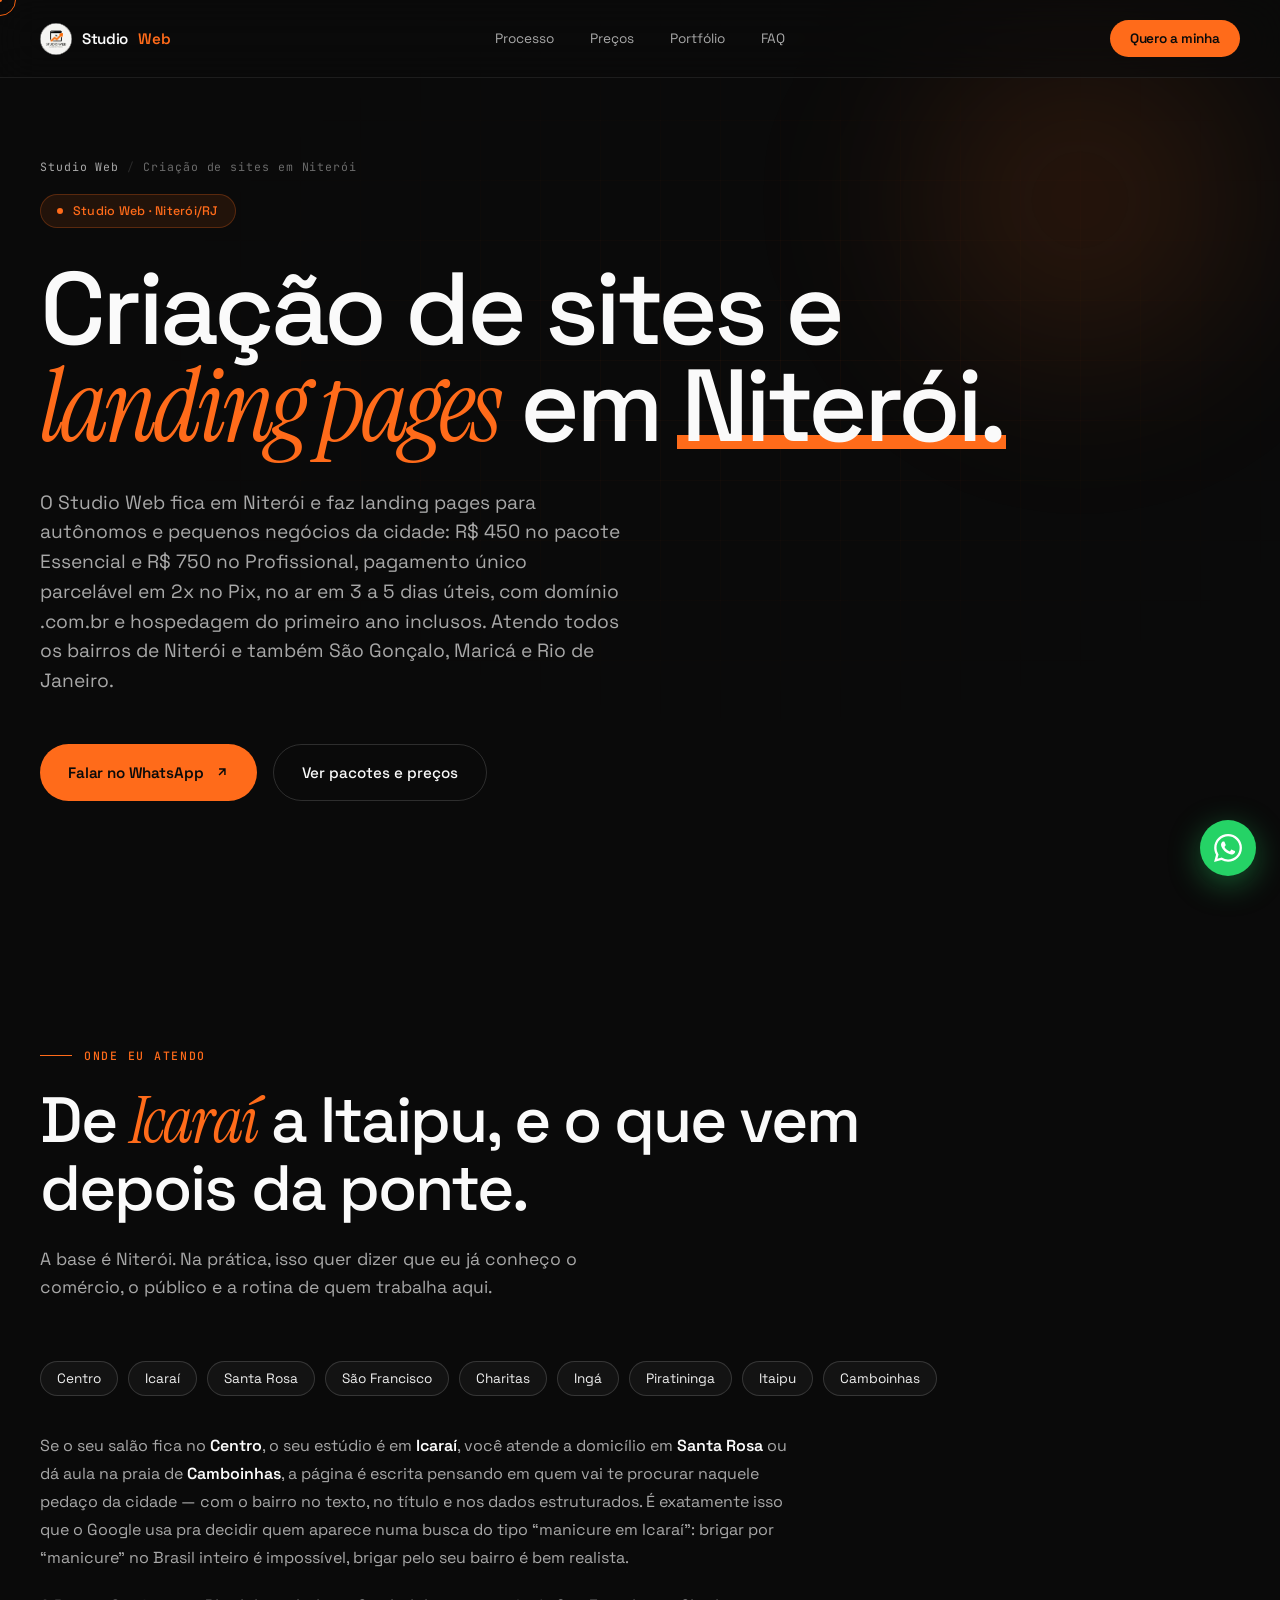
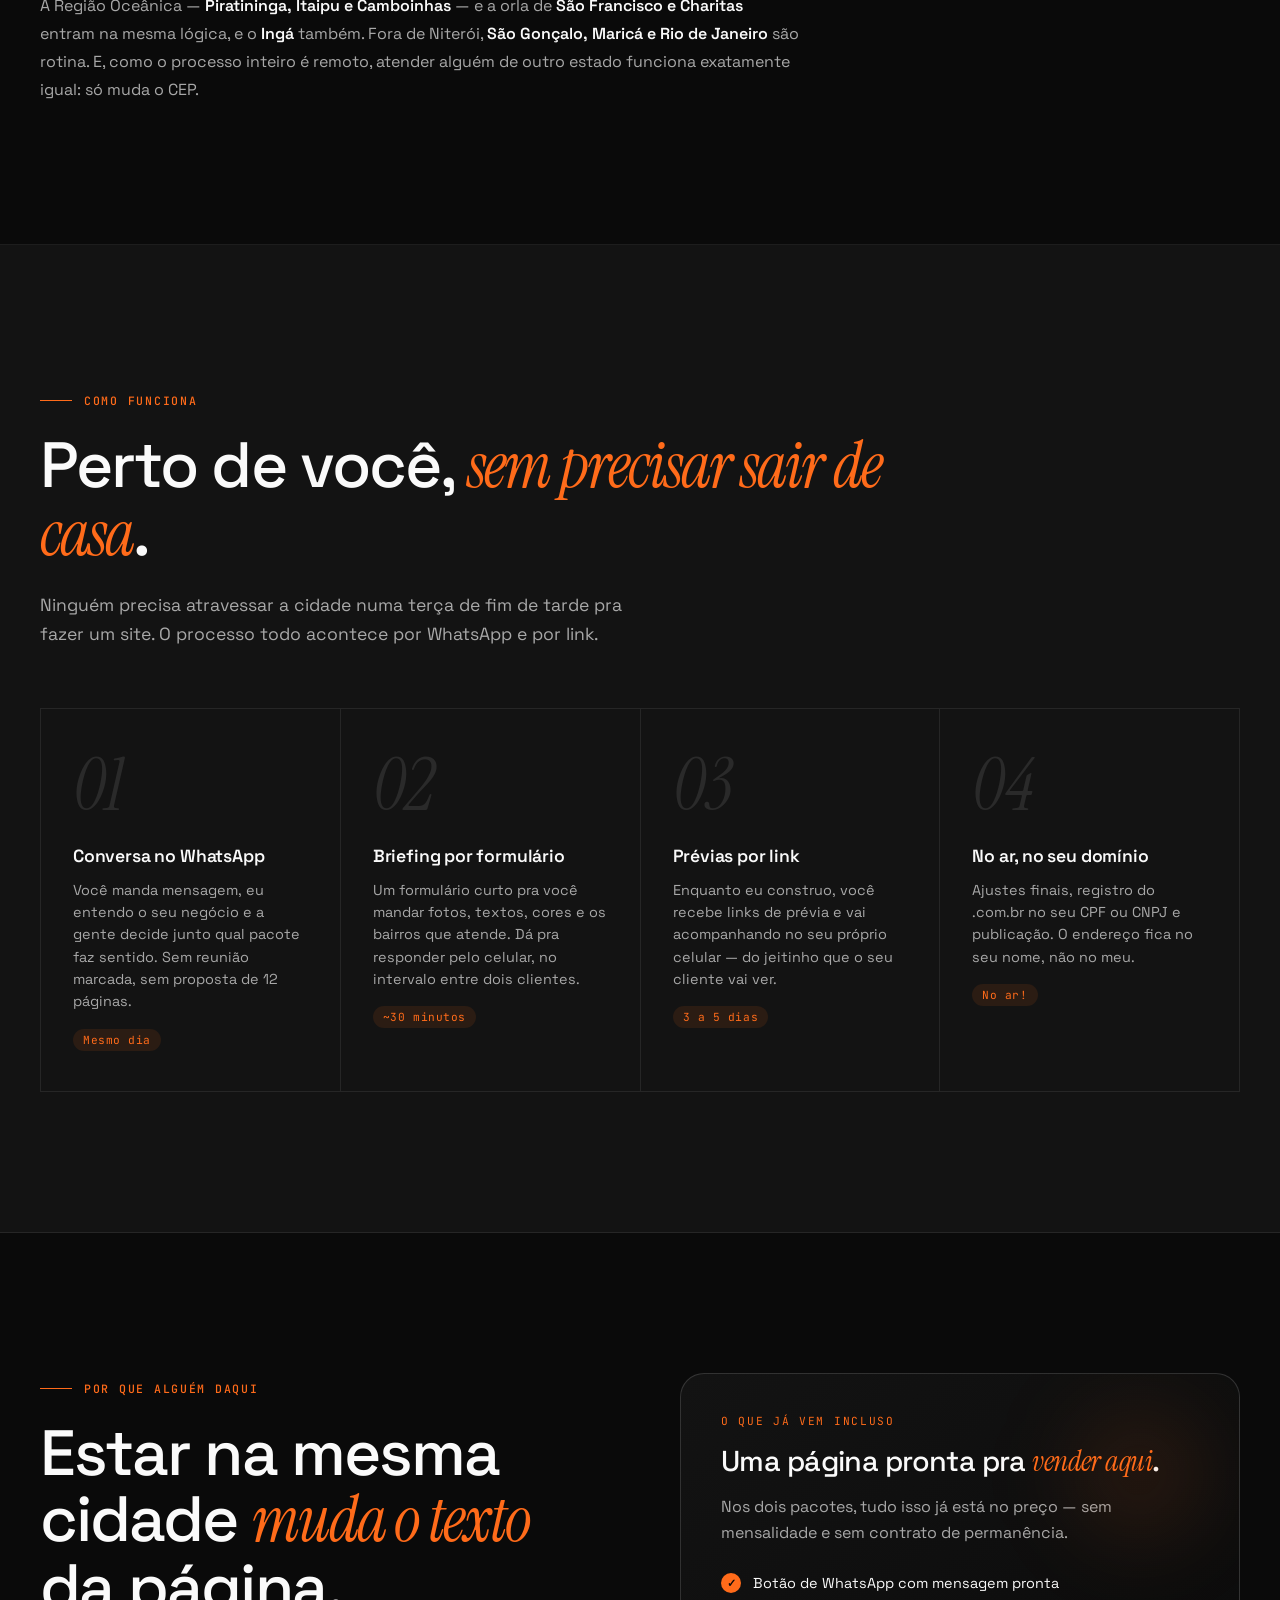
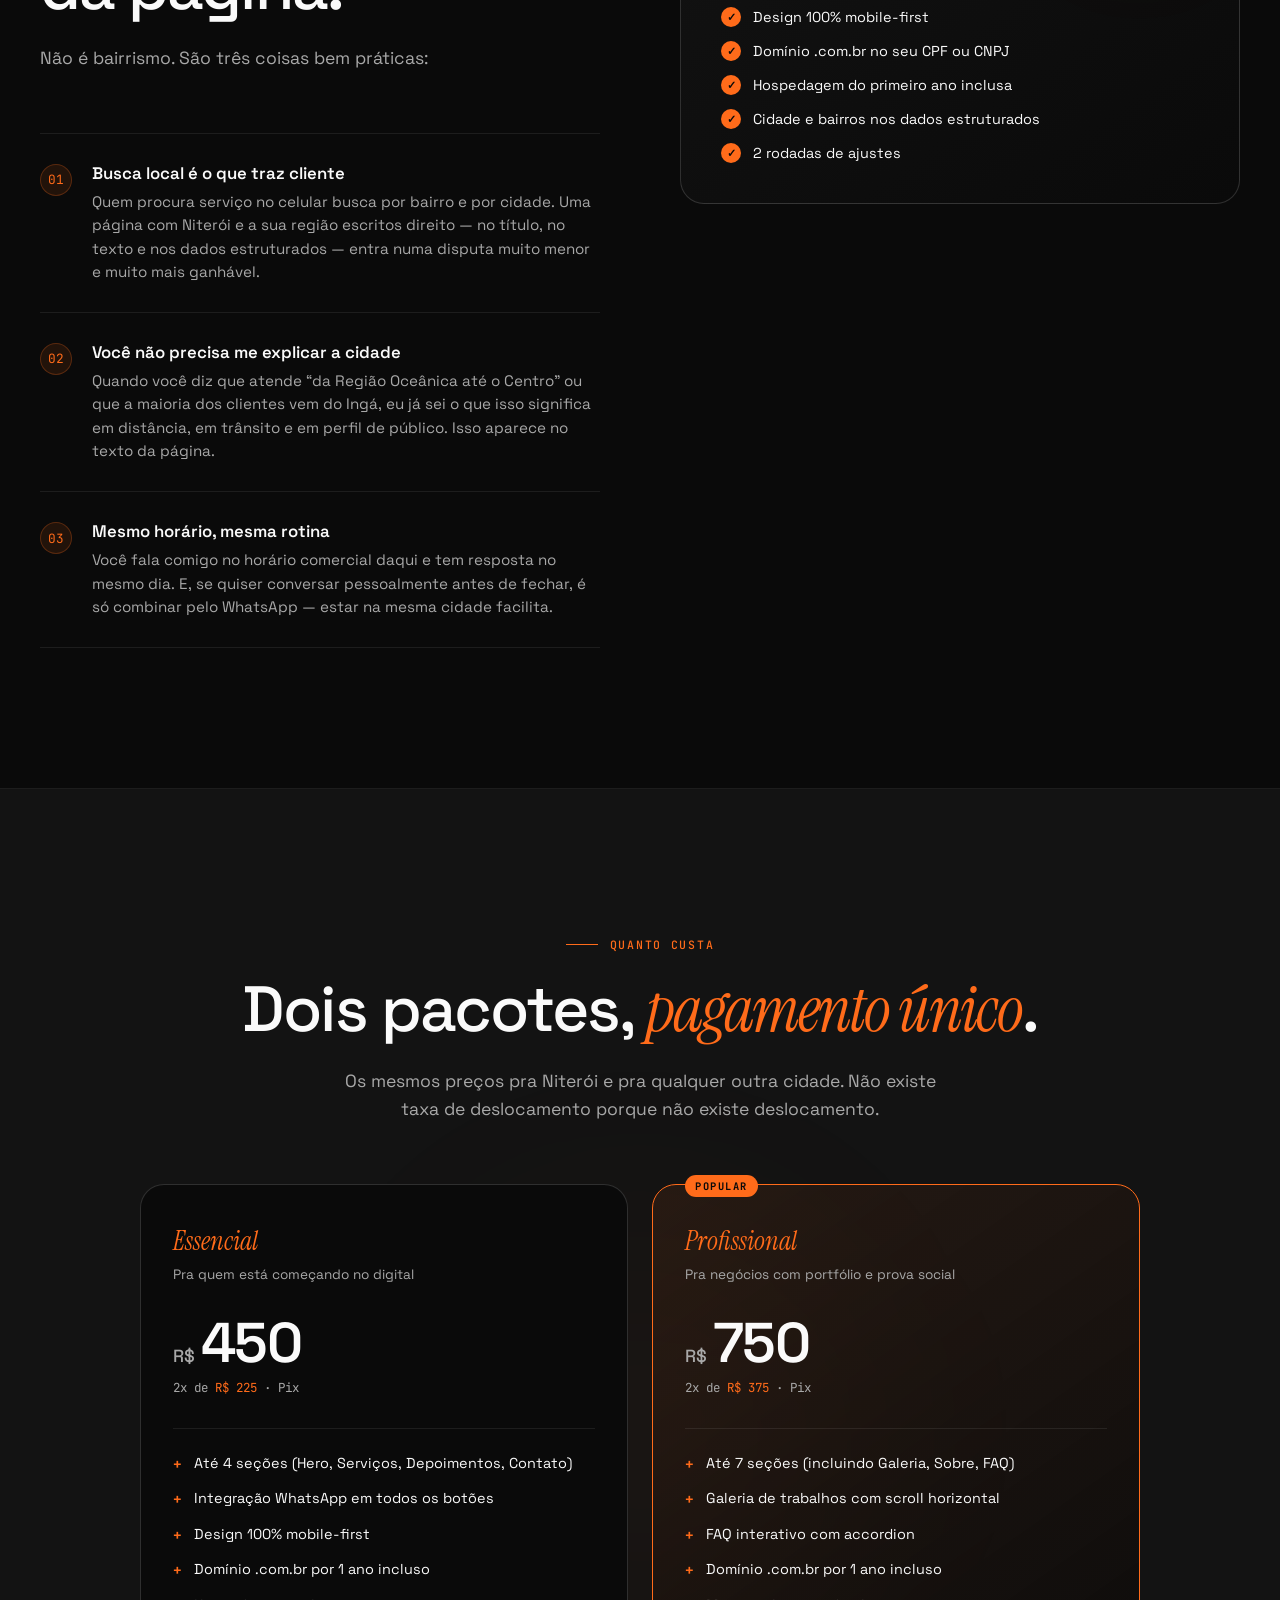
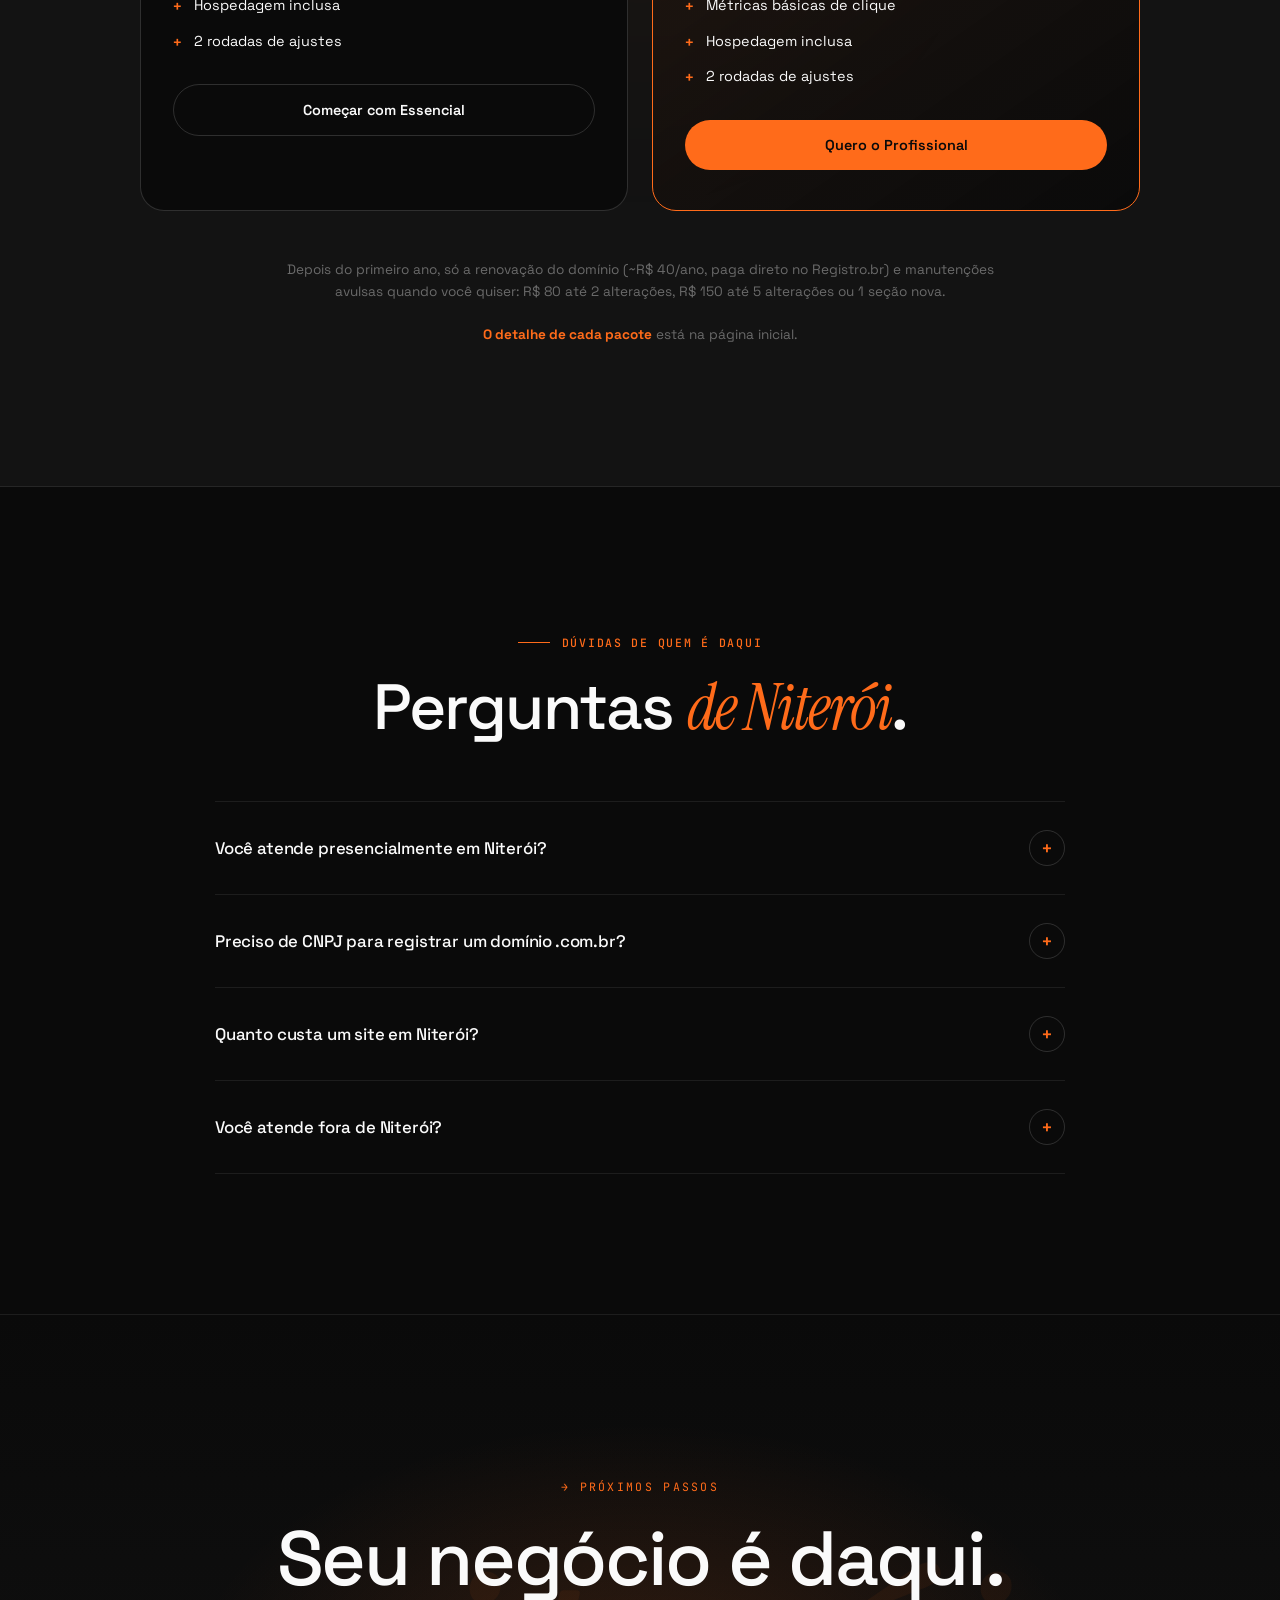
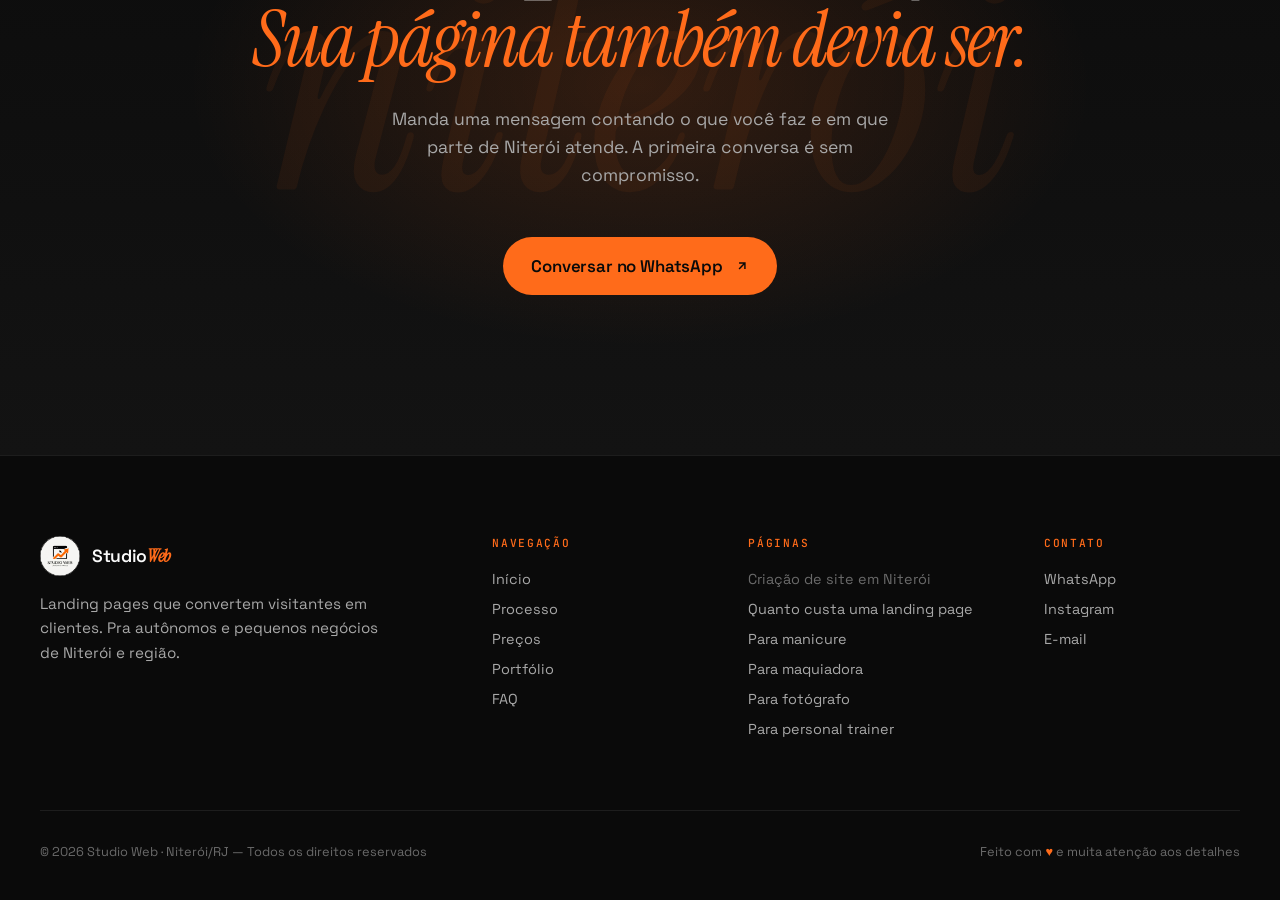
==== commit 557ae4c2: "Pagina da maquiadora, e liga as paginas internas entre si Nicho apontado pelo dono como maior public" ====
--- a/criacao-de-site-em-niteroi/index.html
+++ b/criacao-de-site-em-niteroi/index.html
@@ -372,6 +372,16 @@
       <a href="/#precos">Preços</a>
       <a href="/#portfolio">Portfólio</a>
       <a href="/#faq">FAQ</a>
+    </div>
+
+    <div class="footer-col">
+      <h4>Páginas</h4>
+      <span aria-current="page">Criação de site em Niterói</span>
+      <a href="/quanto-custa-uma-landing-page/">Quanto custa uma landing page</a>
+      <a href="/landing-page-para-manicure/">Para manicure</a>
+      <a href="/landing-page-para-maquiadora/">Para maquiadora</a>
+      <a href="/landing-page-para-fotografo/">Para fotógrafo</a>
+      <a href="/landing-page-para-personal-trainer/">Para personal trainer</a>
     </div>
 
     <div class="footer-col">
--- a/style.css
+++ b/style.css
@@ -1386,7 +1386,8 @@
   color: var(--orange);
   margin-bottom: 20px;
 }
-.footer-col a {
+.footer-col a,
+.footer-col span[aria-current] {
   display: block;
   color: var(--gray-300);
   font-size: 0.9rem;
@@ -1394,6 +1395,8 @@
   transition: color 0.2s;
 }
 .footer-col a:hover { color: var(--white); }
+/* A página em que o visitante já está não vira link. */
+.footer-col span[aria-current] { color: var(--gray-500); }
 
 .footer-bottom {
   padding-top: 32px;
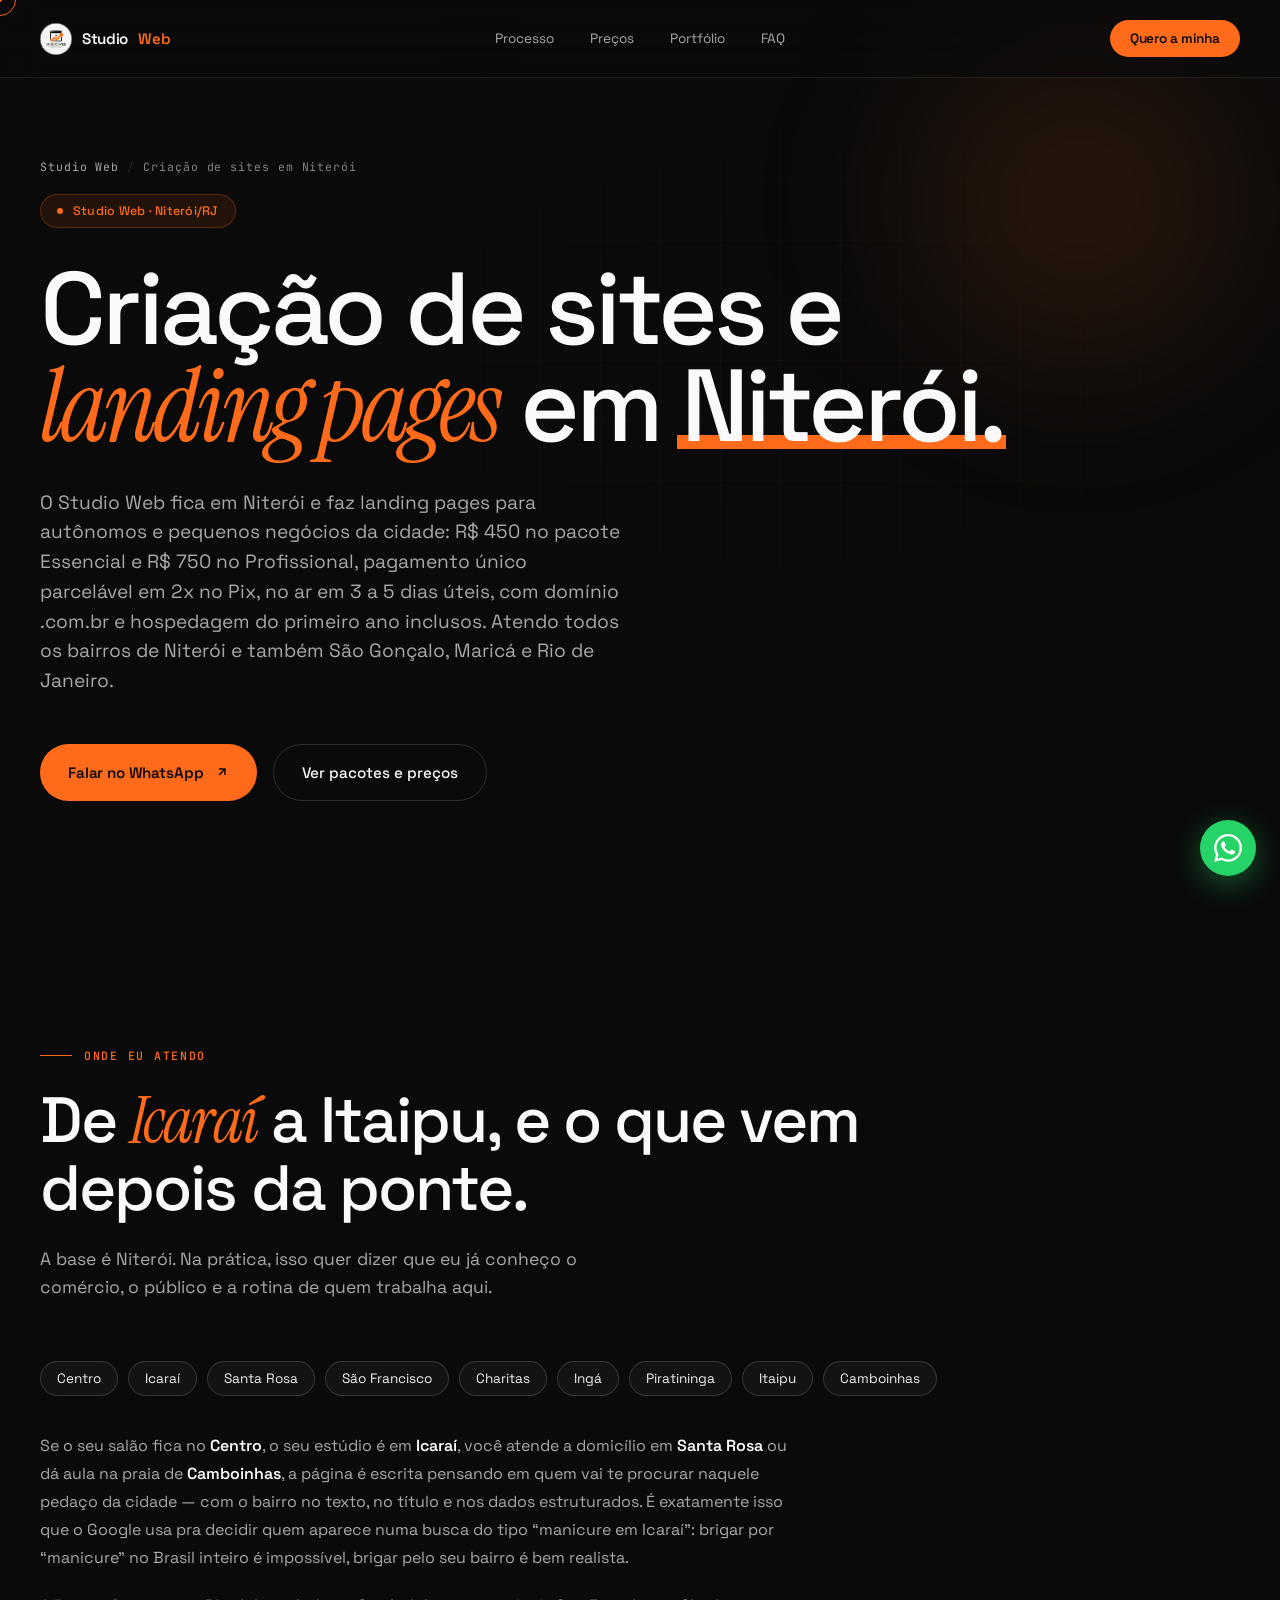
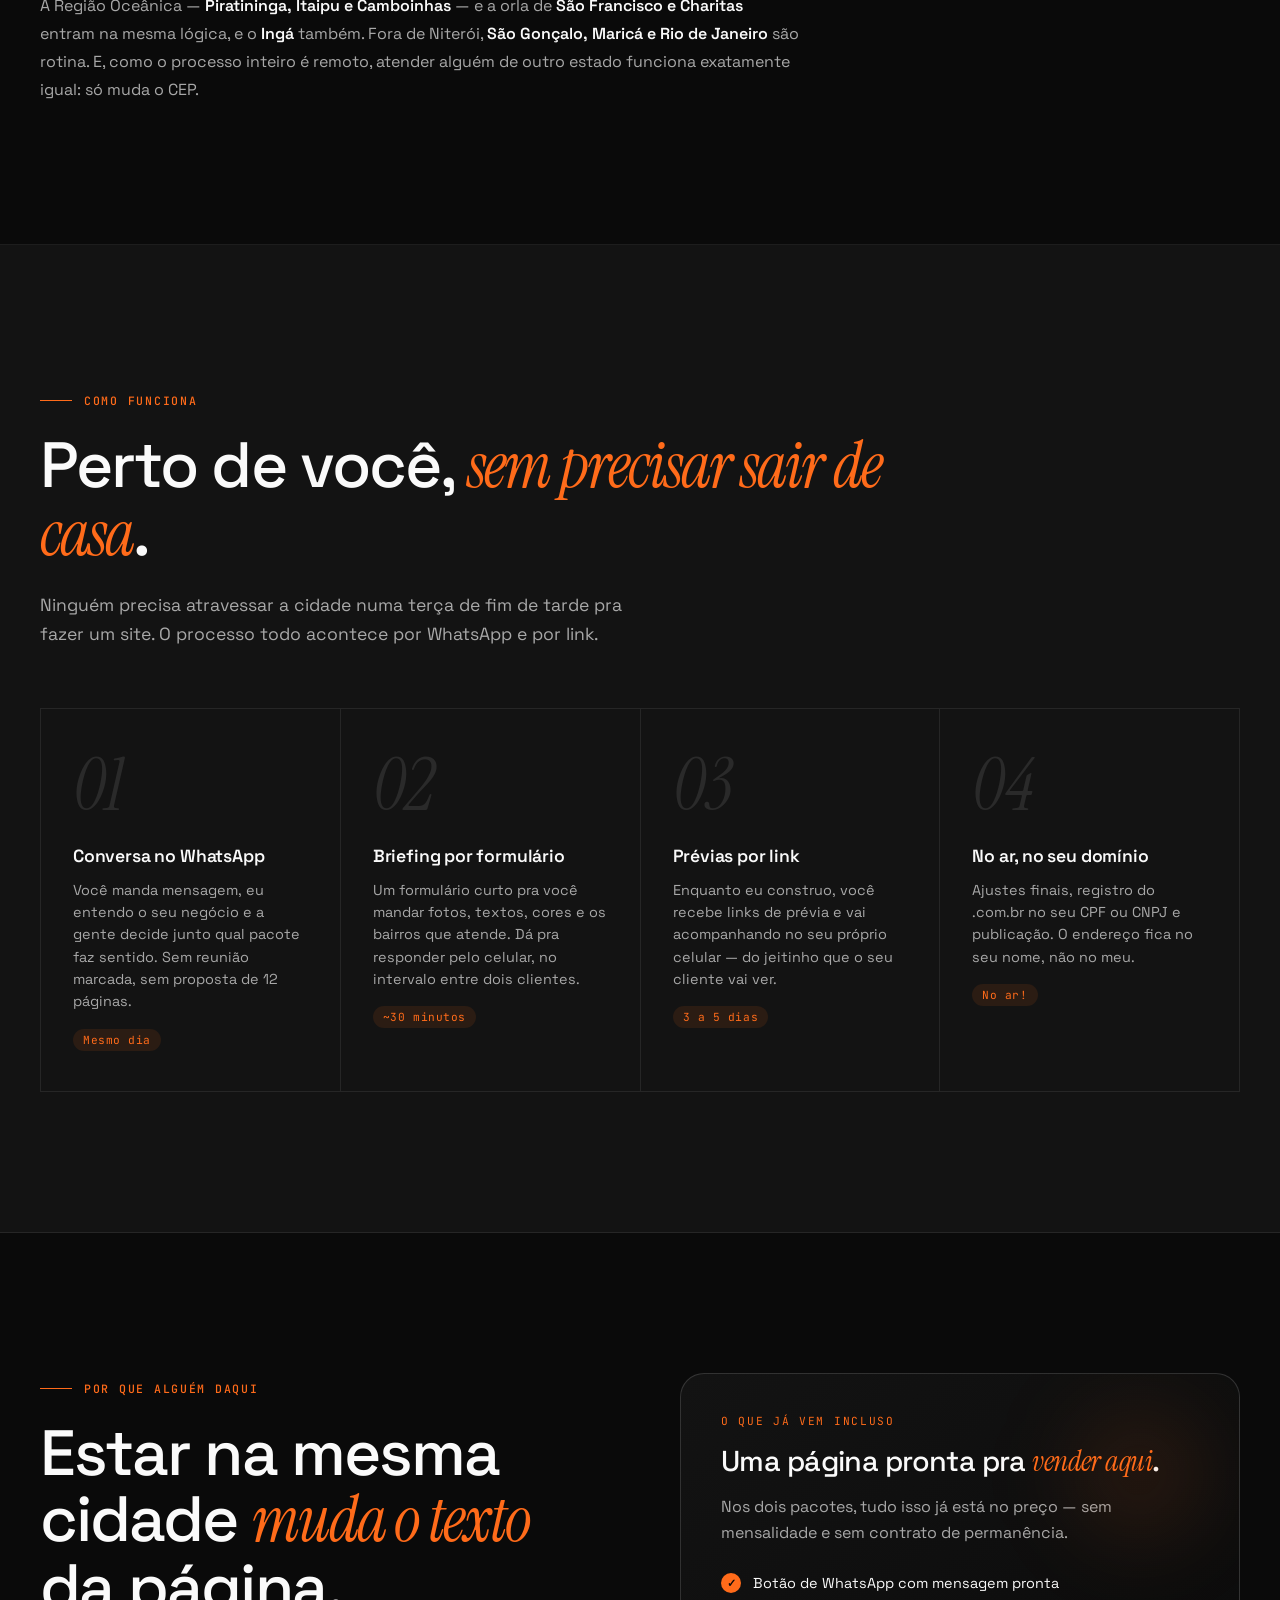
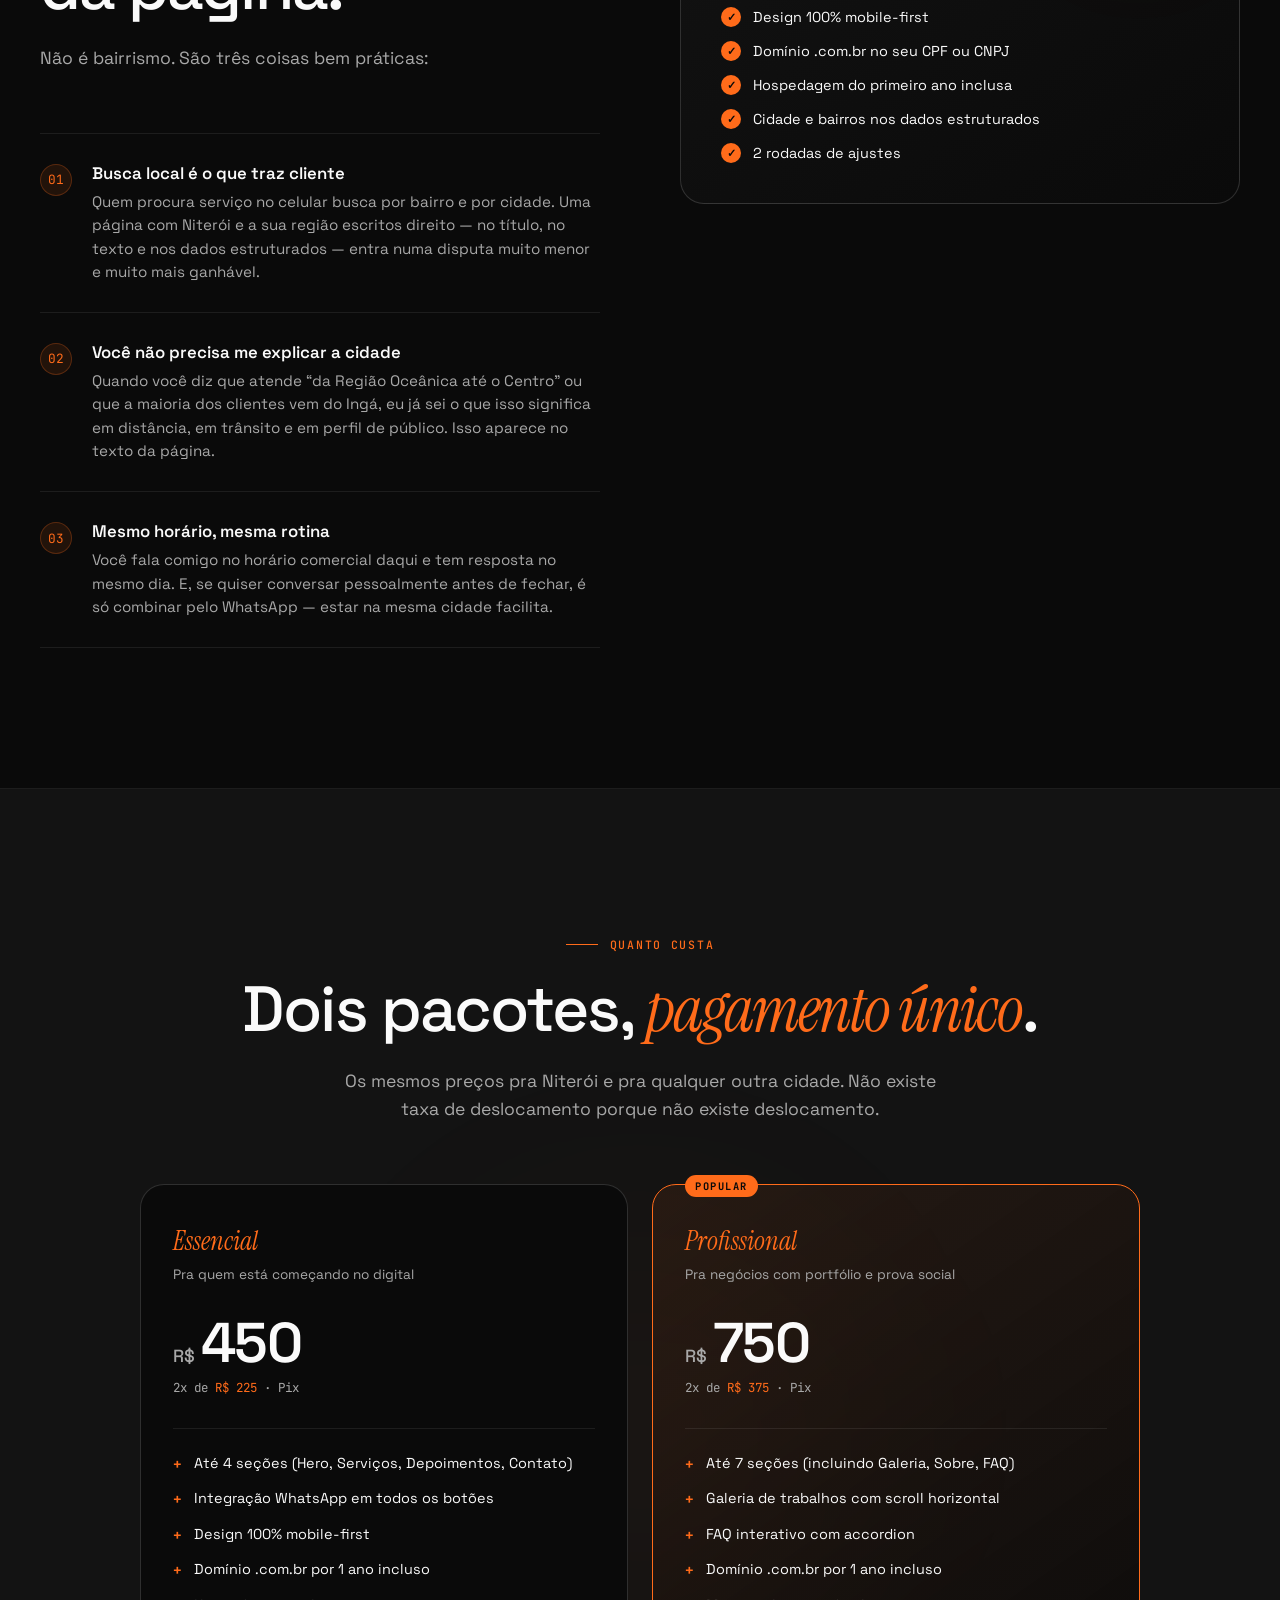
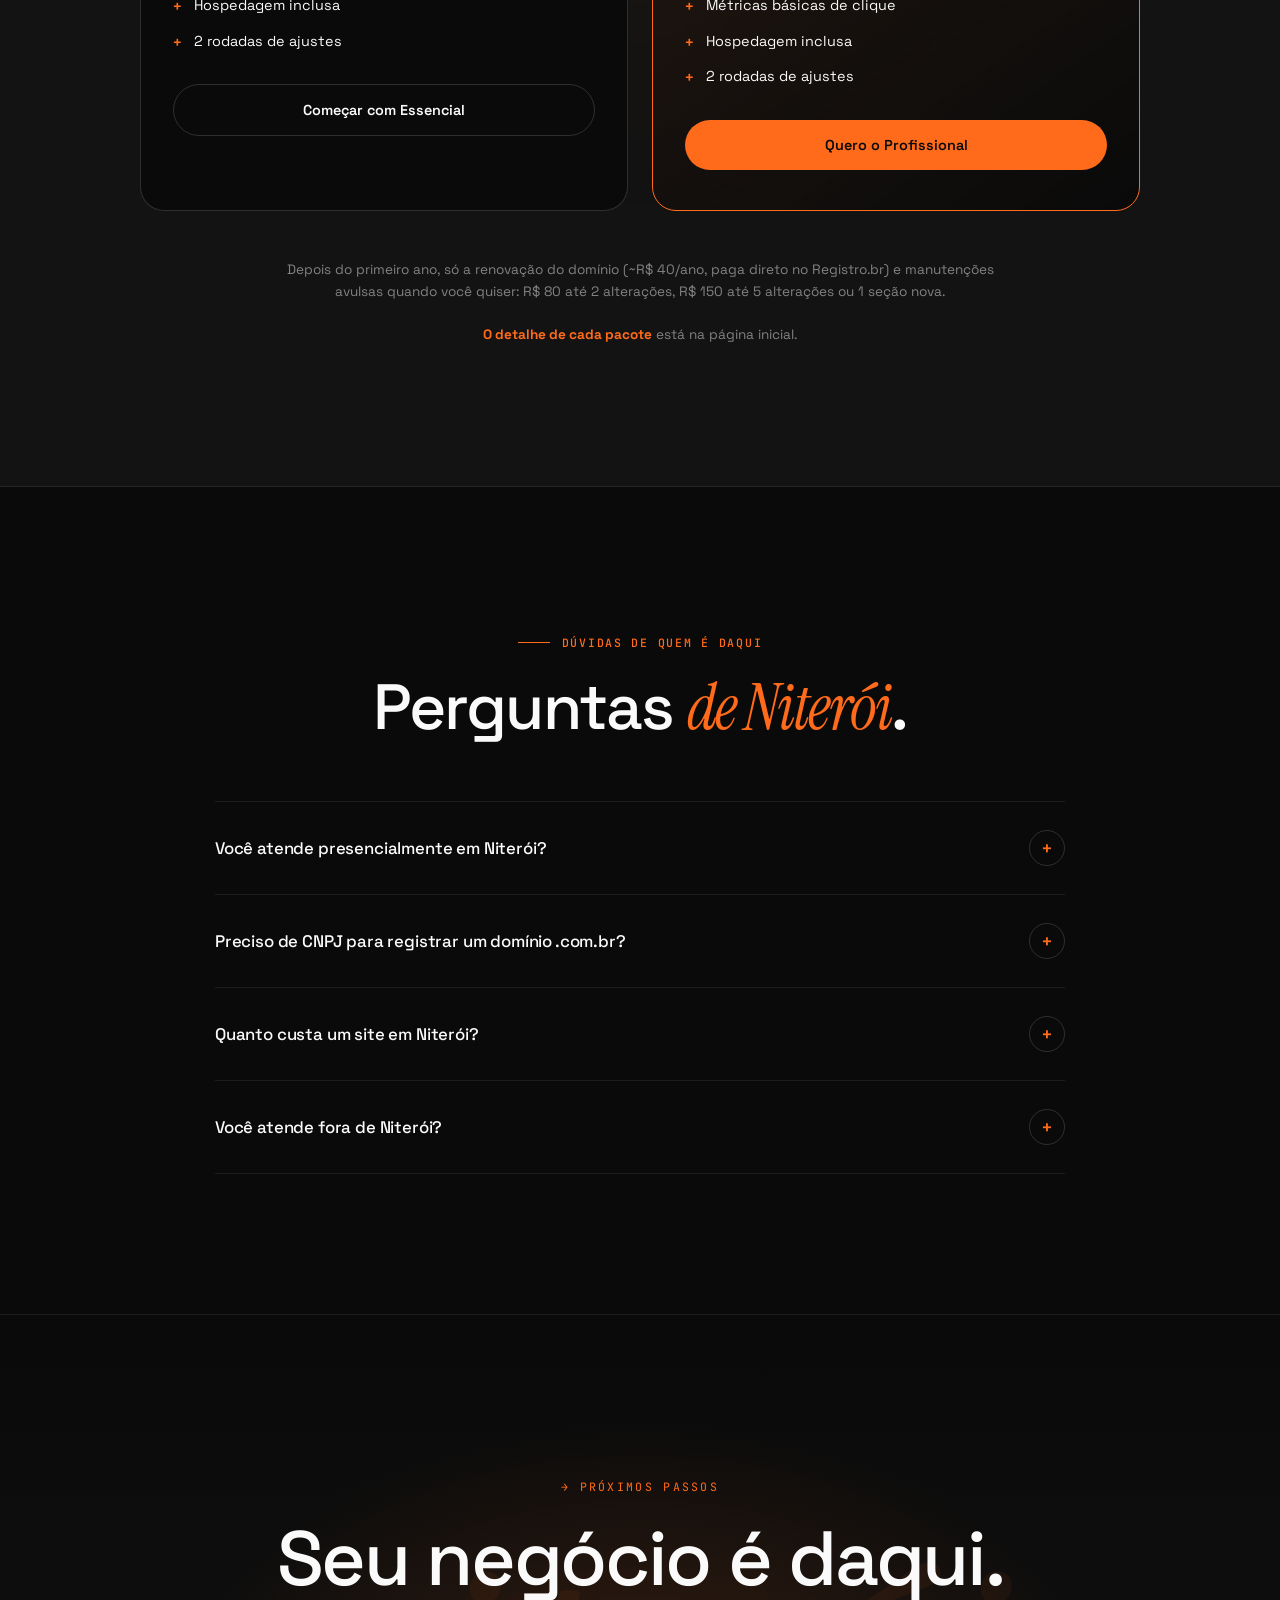
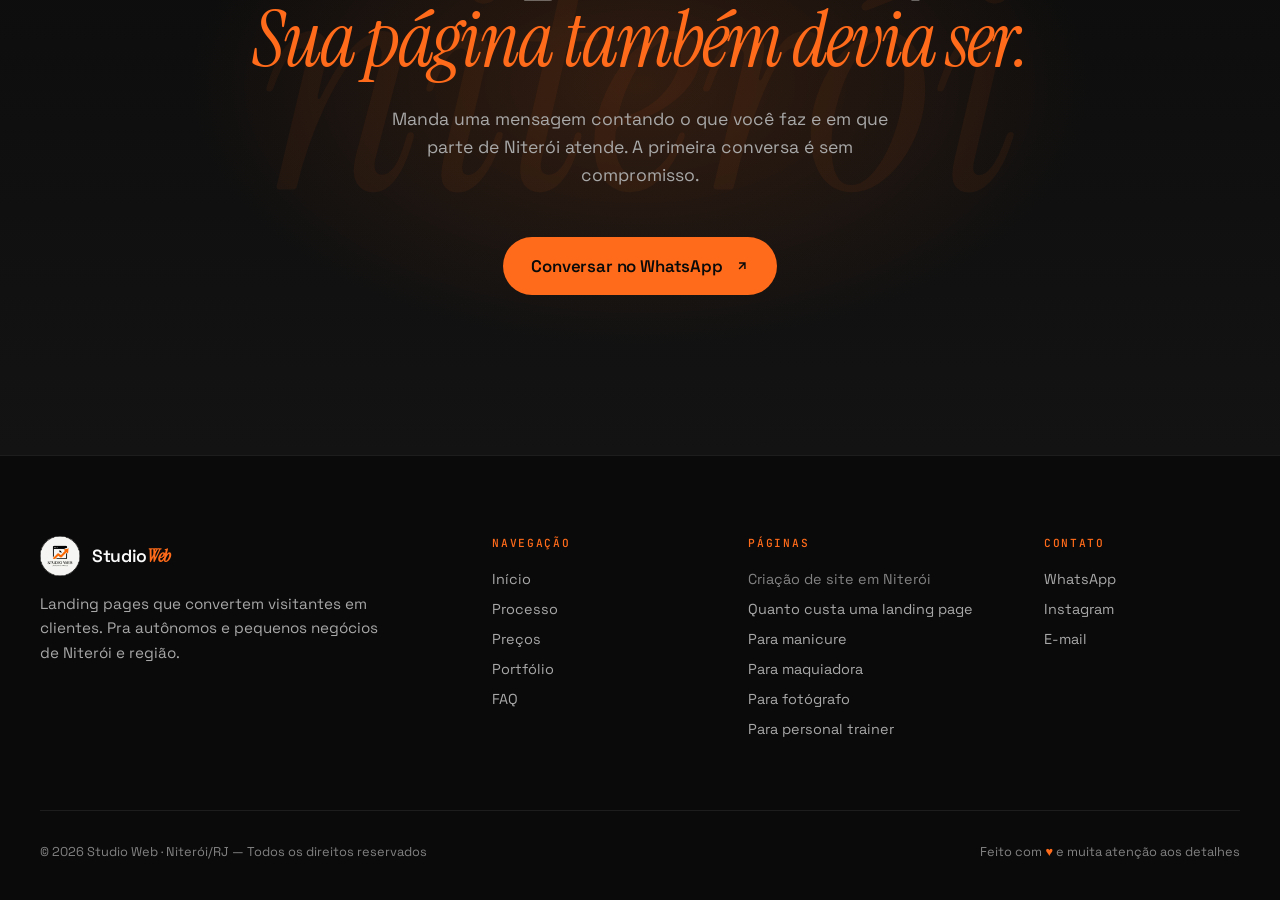
==== commit f2e1caba: "Corrige as 2 falhas de acessibilidade do PageSpeed Medicao de 09/09 no pagespeed.web.dev (celular): " ====
--- a/criacao-de-site-em-niteroi/index.html
+++ b/criacao-de-site-em-niteroi/index.html
@@ -366,7 +366,7 @@
     </div>
 
     <div class="footer-col">
-      <h4>Navegação</h4>
+      <h3>Navegação</h3>
       <a href="/">Início</a>
       <a href="/#processo">Processo</a>
       <a href="/#precos">Preços</a>
@@ -375,7 +375,7 @@
     </div>
 
     <div class="footer-col">
-      <h4>Páginas</h4>
+      <h3>Páginas</h3>
       <span aria-current="page">Criação de site em Niterói</span>
       <a href="/quanto-custa-uma-landing-page/">Quanto custa uma landing page</a>
       <a href="/landing-page-para-manicure/">Para manicure</a>
@@ -385,7 +385,7 @@
     </div>
 
     <div class="footer-col">
-      <h4>Contato</h4>
+      <h3>Contato</h3>
       <a href="https://wa.me/5521991088053" target="_blank" rel="noopener">WhatsApp</a>
       <a href="https://www.instagram.com/studiowebnit/" target="_blank" rel="noopener">Instagram</a>
       <a href="mailto:studiowebniteroi@gmail.com">E-mail</a>
--- a/style.css
+++ b/style.css
@@ -10,7 +10,7 @@
   --white: #fafafa;
   --gray-100: #f0f0f0;
   --gray-300: #a8a8a8;
-  --gray-500: #6a6a6a;
+  --gray-500: #828282;   /* 5.15:1 sobre --black; #6a6a6a dava 3.66:1 e reprovava no WCAG AA */
   --gray-700: #2a2a2a;
   --line: rgba(255,255,255,0.08);
   --line-strong: rgba(255,255,255,0.15);
@@ -1377,7 +1377,7 @@
   margin-bottom: 24px;
 }
 
-.footer-col h4 {
+.footer-col h3 {
   font-family: 'JetBrains Mono', monospace;
   font-size: 0.7rem;
   font-weight: 500;
